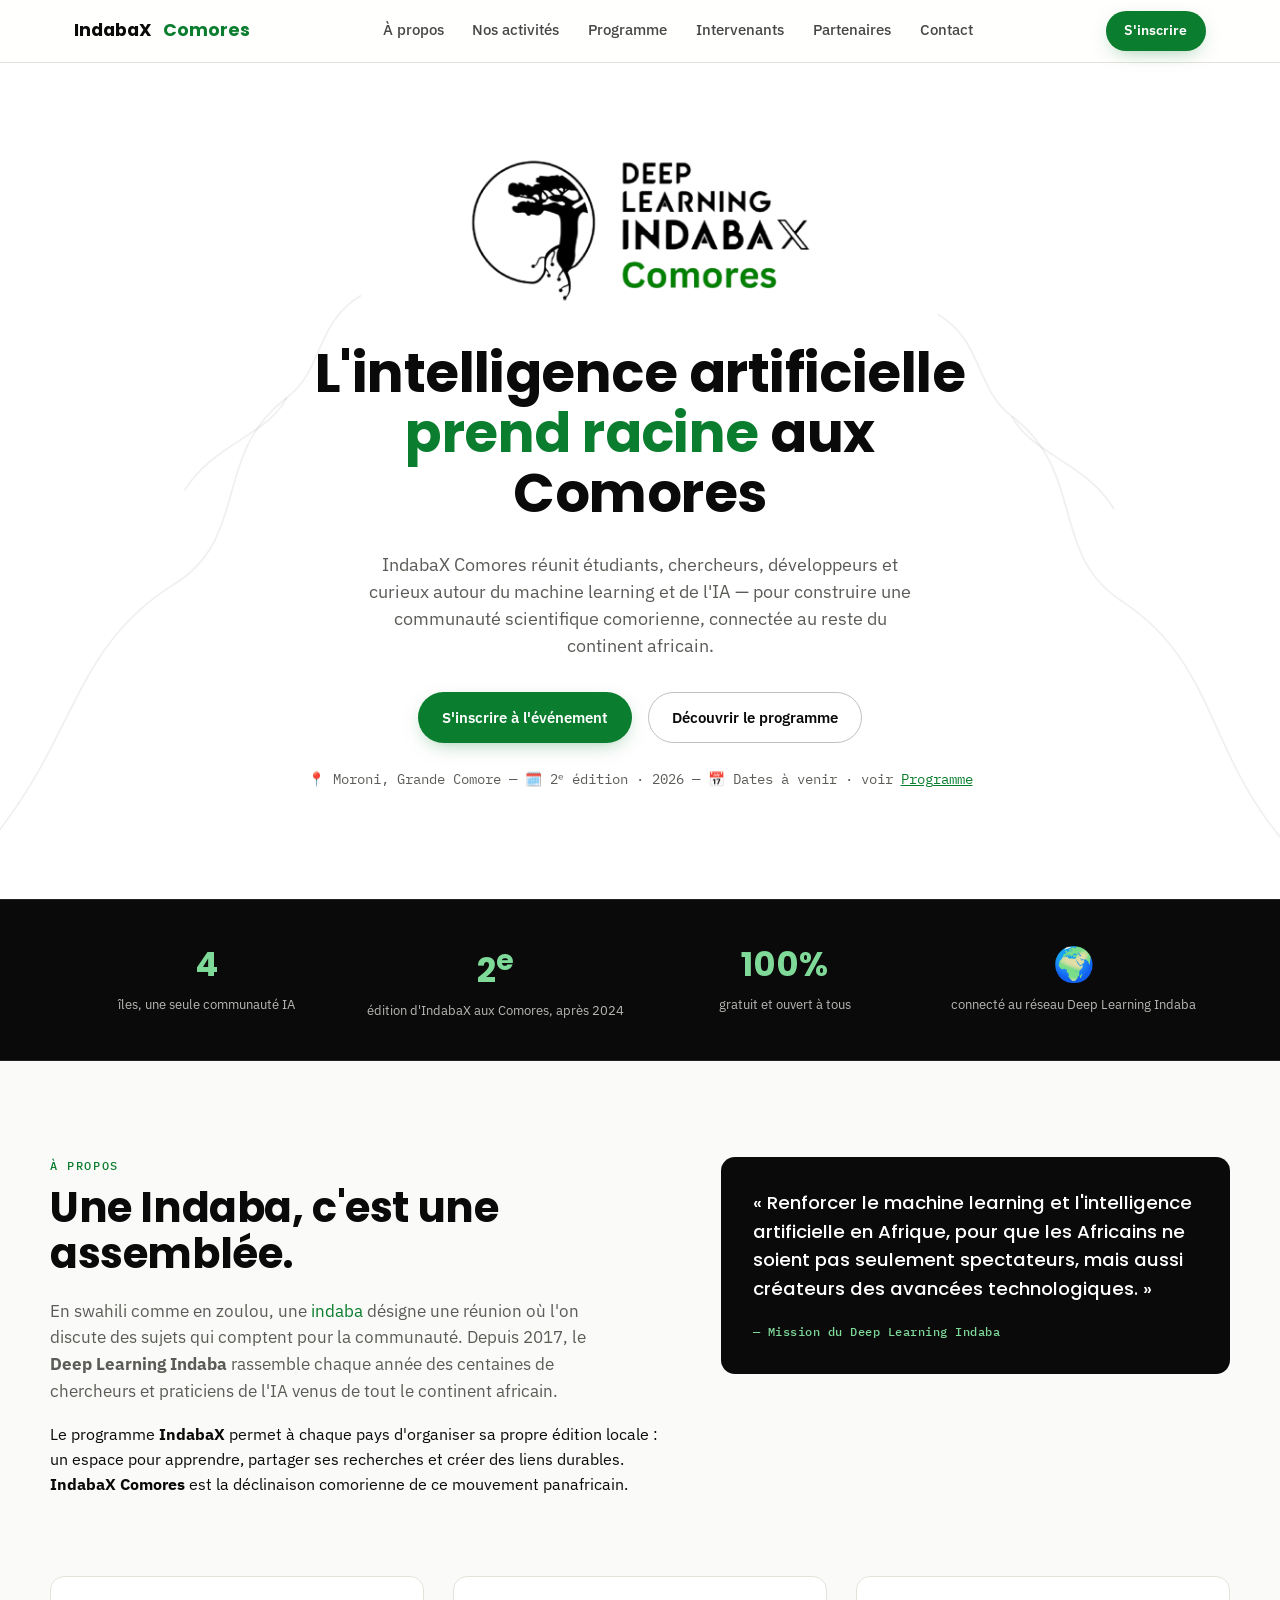
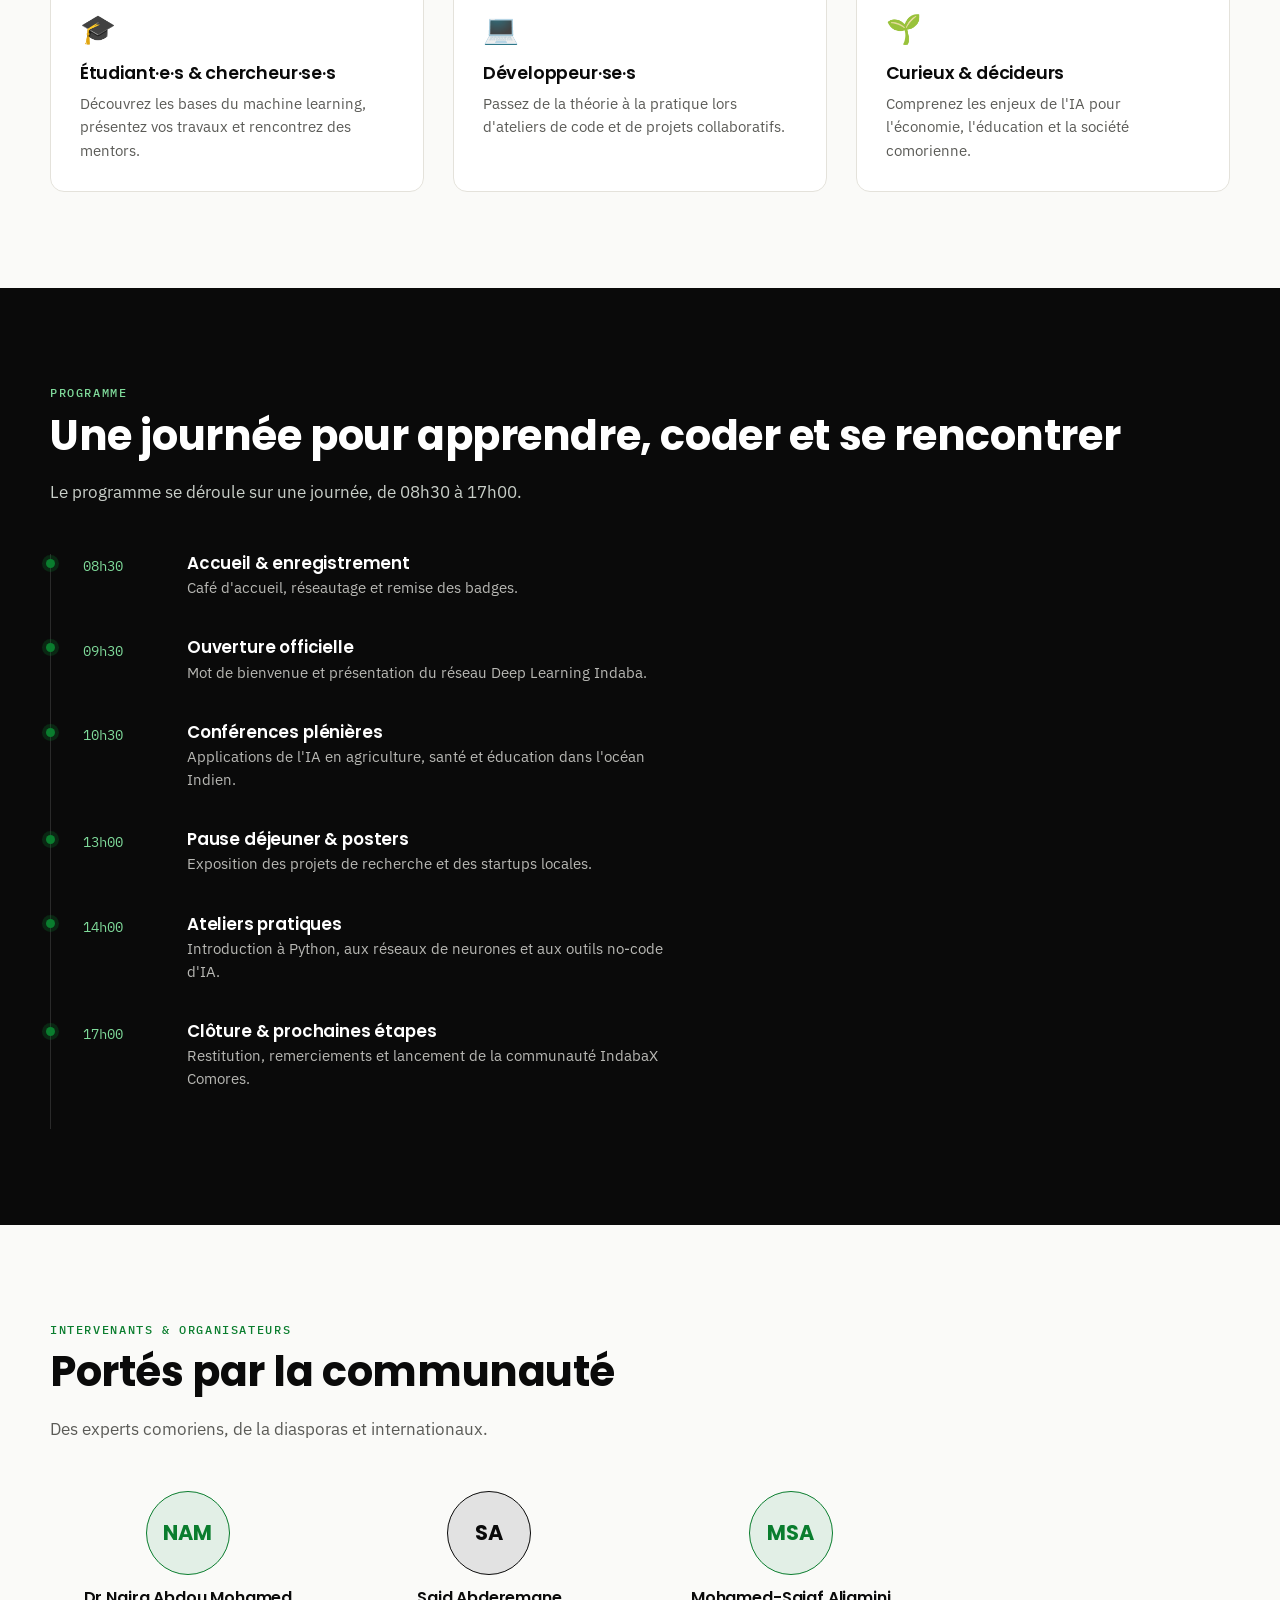
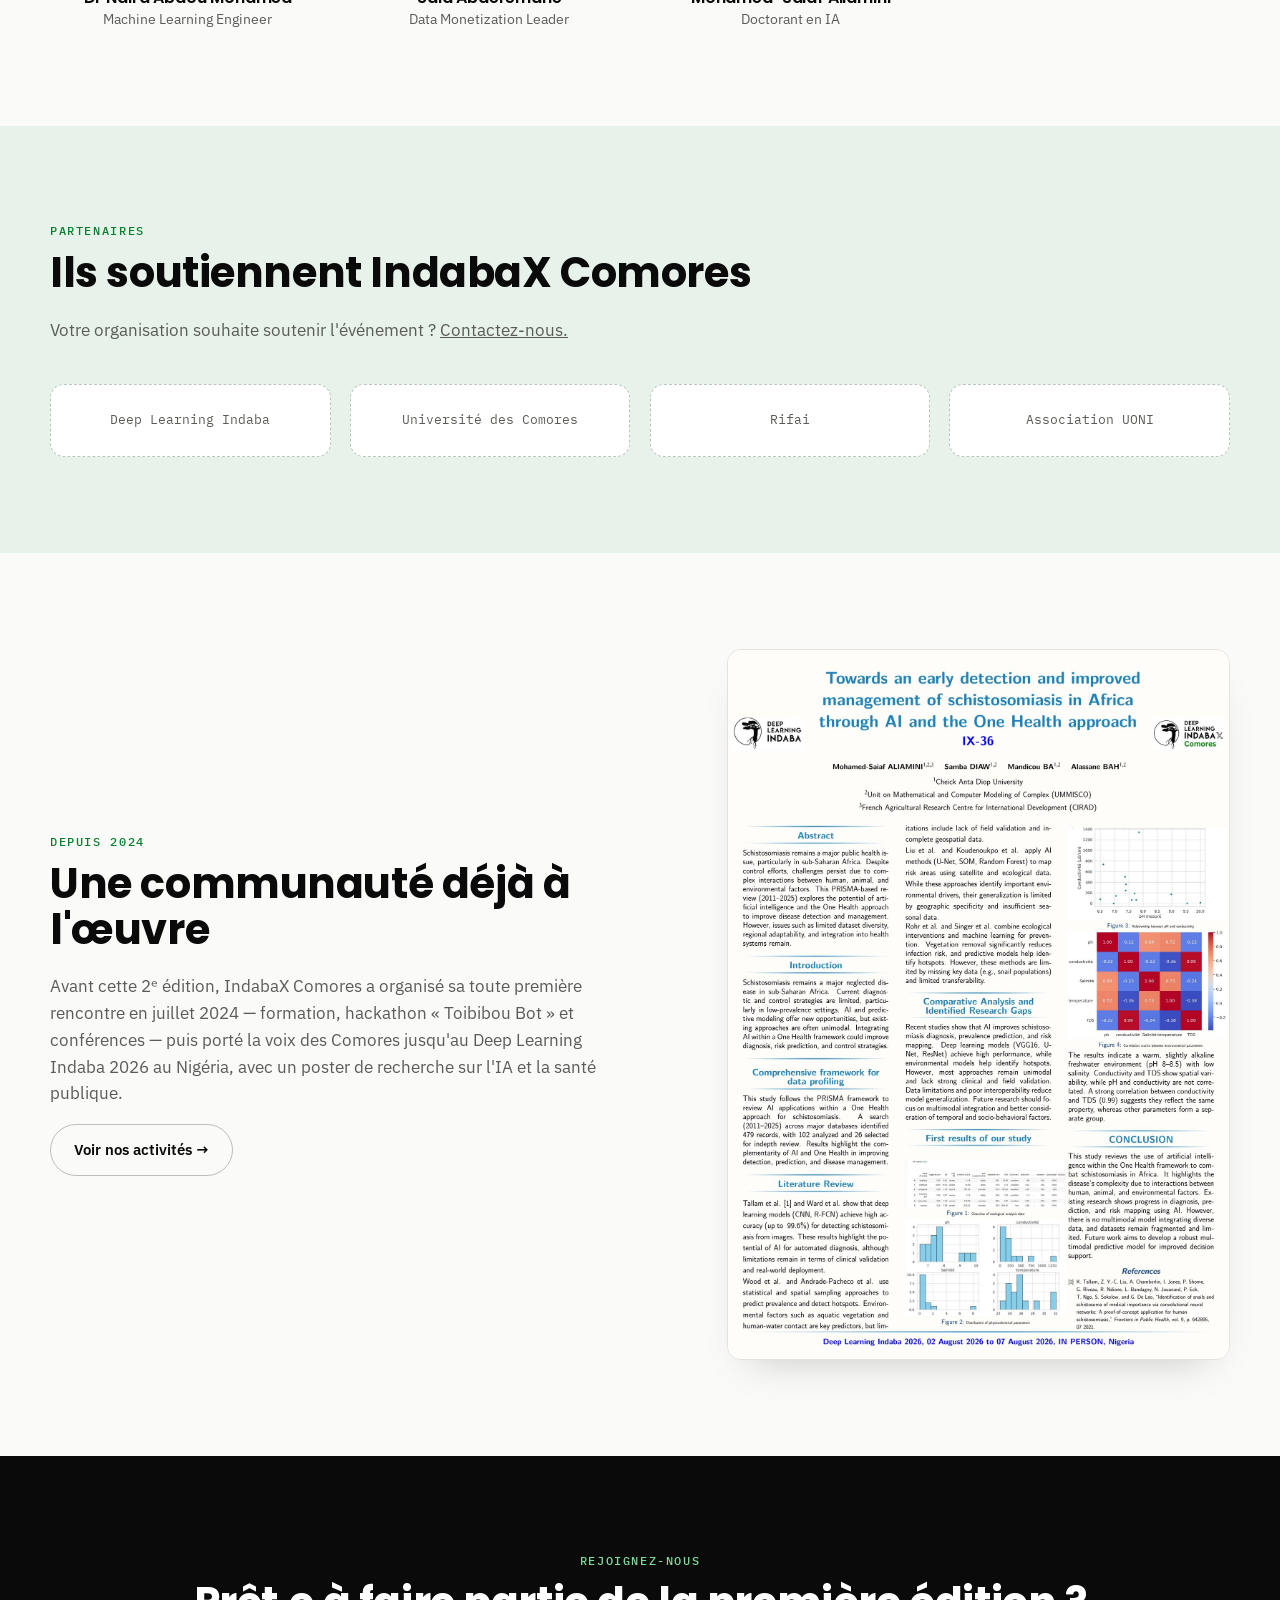
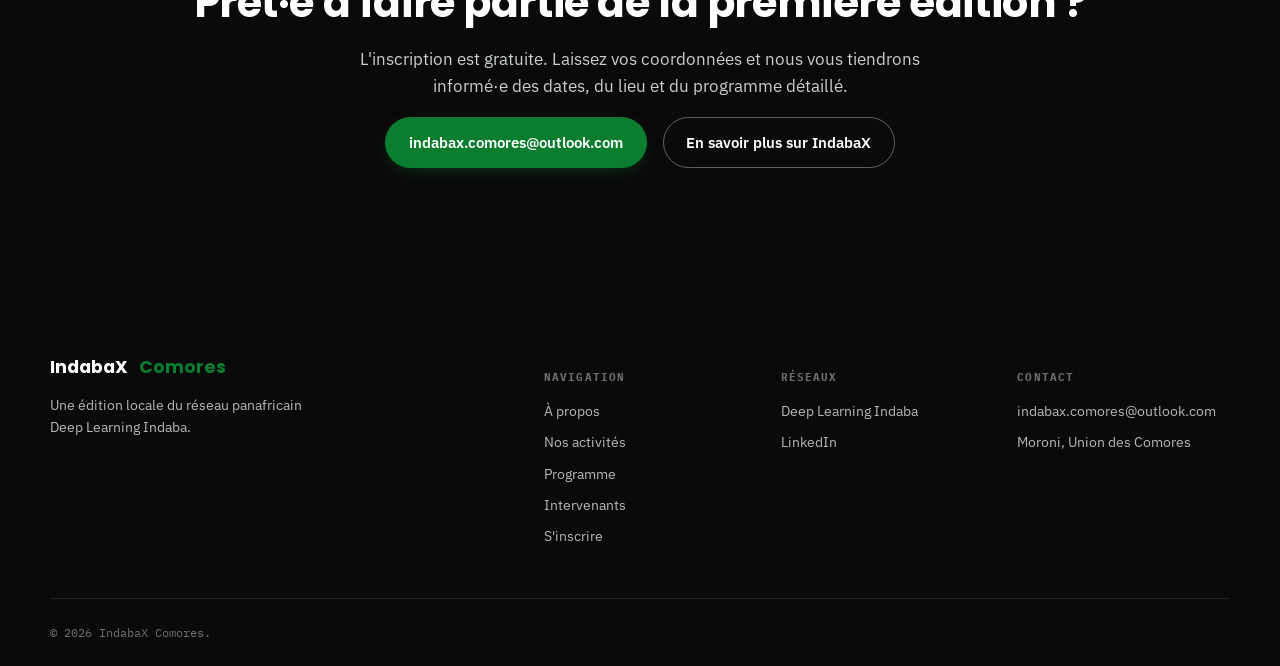
==== index.html @ f2655846 "Add files via upload" ====
<!DOCTYPE html>
<html lang="fr">
<head>
<meta charset="UTF-8">
<meta name="viewport" content="width=device-width, initial-scale=1.0">
<title>IndabaX Comores — L'IA s'enracine aux Comores</title>
<meta name="description" content="IndabaX Comores rassemble étudiants, chercheurs et développeurs autour de l'intelligence artificielle et du machine learning aux Comores, dans le cadre du réseau panafricain Deep Learning Indaba.">

<link rel="preconnect" href="https://fonts.googleapis.com">
<link rel="preconnect" href="https://fonts.gstatic.com" crossorigin>
<link href="https://fonts.googleapis.com/css2?family=Poppins:wght@500;600;700;800&family=IBM+Plex+Sans:wght@400;500;600;700&family=IBM+Plex+Mono:wght@400;500&display=swap" rel="stylesheet">

<link rel="icon" type="image/png" href="assets/favicon.png">
<link rel="stylesheet" href="css/style.css">
</head>
<body>

<a class="skip-link" href="#main">Aller au contenu</a>

<!-- ============ NAVIGATION ============ -->
<header class="nav" id="nav">
  <div class="nav__inner">
    <a href="#top" class="nav__brand">
      <!--<img src="assets/logo-mark.png" alt="" class="nav__mark" width="40" height="45">-->
      IndabaX <em>Comores</em>
    </a>

    <nav class="nav__links" id="navLinks">
      <a href="#apropos">À propos</a>
      <a href="activites.html">Nos activités</a>
      <a href="#programme">Programme</a>
      <a href="#intervenants">Intervenants</a>
      <a href="#partenaires">Partenaires</a>
      <a href="#contact">Contact</a>
    </nav>

    <a href="#inscription" class="btn btn--solid nav__cta">S'inscrire</a>

    <button class="nav__toggle" id="navToggle" aria-expanded="false" aria-controls="navLinks" aria-label="Ouvrir le menu">
      <span></span><span></span><span></span>
    </button>
  </div>
</header>

<main id="main">

  <!-- ============ HERO ============ -->
  <section class="hero" id="top">
    <svg class="hero__roots" viewBox="0 0 1440 900" preserveAspectRatio="xMidYMax slice" aria-hidden="true">
      <path d="M-40 900 C 120 760, 90 640, 220 560 C 300 510, 260 420, 340 360" />
      <path d="M340 360 C 380 330, 370 280, 420 250" />
      <path d="M340 360 C 320 400, 260 410, 230 460" />
      <path d="M1480 900 C 1320 780, 1360 660, 1240 580 C 1160 530, 1200 440, 1120 380" />
      <path d="M1120 380 C 1080 350, 1090 300, 1040 270" />
      <path d="M1120 380 C 1140 420, 1200 430, 1230 480" />
    </svg>

    <div class="hero__content">
      <img src="assets/logo.png" alt="Deep Learning IndabaX Comores" class="hero__logo">

      <h1 class="hero__title">L'intelligence artificielle<br><span>prend racine</span> aux Comores</h1>
      <p class="hero__lede">
        IndabaX Comores réunit étudiants, chercheurs, développeurs et curieux
        autour du machine learning et de l'IA — pour construire une communauté scientifique
        comorienne, connectée au reste du continent africain.
      </p>
      <div class="hero__cta">
        <a href="#inscription" class="btn btn--solid">S'inscrire à l'événement</a>
        <a href="#apropos" class="btn btn--ghost">Découvrir le programme</a>
      </div>
      <p class="hero__meta">📍 Moroni, Grande Comore — 🗓️ 2ᵉ édition · 2026 — 📅 Dates à venir · voir <a href="#programme">Programme</a></p>
    </div>
  </section>

  <!-- ============ BANDEAU CHIFFRES ============ -->
  <section class="stats" aria-label="Chiffres clés">
    <div class="stats__inner">
      <div class="stat">
        <span class="stat__num">4</span>
        <span class="stat__label">îles, une seule communauté IA</span>
      </div>
      <div class="stat">
        <span class="stat__num">2<sup>e</sup></span>
        <span class="stat__label">édition d'IndabaX aux Comores, après 2024</span>
      </div>
      <div class="stat">
        <span class="stat__num">100%</span>
        <span class="stat__label">gratuit et ouvert à tous</span>
      </div>
      <div class="stat">
        <span class="stat__num">🌍</span>
        <span class="stat__label">connecté au réseau Deep Learning Indaba</span>
      </div>
    </div>
  </section>

  <!-- ============ À PROPOS ============ -->
  <section class="section" id="apropos">
    <div class="section__inner grid-2">
      <div>
        <p class="eyebrow">À propos</p>
        <h2>Une Indaba, c'est une assemblée.</h2>
        <p class="lede">
          En swahili comme en zoulou, une <em>indaba</em> désigne une réunion où l'on discute
          des sujets qui comptent pour la communauté. Depuis 2017, le <strong>Deep Learning
          Indaba</strong> rassemble chaque année des centaines de chercheurs et praticiens
          de l'IA venus de tout le continent africain.
        </p>
        <p>
          Le programme <strong>IndabaX</strong> permet à chaque pays d'organiser sa propre
          édition locale : un espace pour apprendre, partager ses recherches et créer des
          liens durables. <strong>IndabaX Comores</strong> est la déclinaison comorienne
          de ce mouvement panafricain.
        </p>
      </div>
      <div class="card card--quote">
        <p>
          « Renforcer le machine learning et l'intelligence artificielle en Afrique,
          pour que les Africains ne soient pas seulement spectateurs, mais aussi
          créateurs des avancées technologiques. »
        </p>
        <span class="card__source">— Mission du Deep Learning Indaba</span>
      </div>
    </div>

    <div class="section__inner grid-3 audience">
      <div class="feature">
        <span class="feature__icon" aria-hidden="true">🎓</span>
        <h3>Étudiant·e·s &amp; chercheur·se·s</h3>
        <p>Découvrez les bases du machine learning, présentez vos travaux et rencontrez des mentors.</p>
      </div>
      <div class="feature">
        <span class="feature__icon" aria-hidden="true">💻</span>
        <h3>Développeur·se·s</h3>
        <p>Passez de la théorie à la pratique lors d'ateliers de code et de projets collaboratifs.</p>
      </div>
      <div class="feature">
        <span class="feature__icon" aria-hidden="true">🌱</span>
        <h3>Curieux &amp; décideurs</h3>
        <p>Comprenez les enjeux de l'IA pour l'économie, l'éducation et la société comorienne.</p>
      </div>
    </div>
  </section>

  <!-- ============ PROGRAMME ============ -->
  <section class="section section--dark" id="programme">
    <div class="section__inner">
      <p class="eyebrow eyebrow--light">Programme</p>
      <h2 class="section__title--light">Une journée pour apprendre, coder et se rencontrer</h2>
      <p class="lede lede--light">
        Le programme se déroule sur une journée, de 08h30 à 17h00.
      </p>

      <ol class="timeline">
        <li class="timeline__item">
          <span class="timeline__time">08h30</span>
          <div>
            <h3>Accueil &amp; enregistrement</h3>
            <p>Café d'accueil, réseautage et remise des badges.</p>
          </div>
        </li>
        <li class="timeline__item">
          <span class="timeline__time">09h30</span>
          <div>
            <h3>Ouverture officielle</h3>
            <p>Mot de bienvenue et présentation du réseau Deep Learning Indaba.</p>
          </div>
        </li>
        <li class="timeline__item">
          <span class="timeline__time">10h30</span>
          <div>
            <h3>Conférences plénières</h3>
            <p>Applications de l'IA en agriculture, santé et éducation dans l'océan Indien.</p>
          </div>
        </li>
        <li class="timeline__item">
          <span class="timeline__time">13h00</span>
          <div>
            <h3>Pause déjeuner &amp; posters</h3>
            <p>Exposition des projets de recherche et des startups locales.</p>
          </div>
        </li>
        <li class="timeline__item">
          <span class="timeline__time">14h00</span>
          <div>
            <h3>Ateliers pratiques</h3>
            <p>Introduction à Python, aux réseaux de neurones et aux outils no-code d'IA.</p>
          </div>
        </li>
        <li class="timeline__item">
          <span class="timeline__time">17h00</span>
          <div>
            <h3>Clôture &amp; prochaines étapes</h3>
            <p>Restitution, remerciements et lancement de la communauté IndabaX Comores.</p>
          </div>
        </li>
      </ol>
    </div>
  </section>

  <!-- ============ INTERVENANTS ============ -->
  <section class="section" id="intervenants">
    <div class="section__inner">
      <p class="eyebrow">Intervenants &amp; organisateurs</p>
      <h2>Portés par la communauté</h2>
      <p class="lede">
        Des experts comoriens, de la diasporas et internationaux.
      </p>

      <div class="people">
        <div class="person">
          <span class="person__avatar" style="--c:#0A7D2E">NAM</span>
          <h3>Dr Naira Abdou Mohamed</h3>
          <p>Machine Learning Engineer</p>
        </div>
        <div class="person">
          <span class="person__avatar" style="--c:#0A0A0A">SA</span>
          <h3>Said Abderemane</h3>
          <p>Data Monetization Leader</p>
        </div>
        <div class="person">
          <span class="person__avatar" style="--c:#0A7D2E">MSA</span>
          <h3>Mohamed-Saiaf Aliamini</h3>
          <p>Doctorant en IA</p>
        </div>
      <!--
        <div class="person">
          <span class="person__avatar" style="--c:#0A0A0A">NB</span>
          <h3>À confirmer</h3>
          <p>Partenariats</p>
        </div>
      -->
      </div>
    </div>
  </section>

  <!-- ============ PARTENAIRES ============ -->
  <section class="section section--sand" id="partenaires">
    <div class="section__inner">
      <p class="eyebrow">Partenaires</p>
      <h2>Ils soutiennent IndabaX Comores</h2>
      <p class="lede">
        Votre organisation souhaite soutenir l'événement ? <a href="#contact">Contactez-nous.</a>
      </p>
      <div class="partners">
        <div class="partner">Deep Learning Indaba</div>
        <div class="partner">Université des Comores</div>
        <div class="partner">Rifai</div>
        <div class="partner">Association UONI</div>
      </div>
    </div>
  </section>

  <!-- ============ TEASER ACTIVITÉS ============ -->
  <section class="section">
    <div class="section__inner">
      <div class="history-teaser">
        <div>
          <p class="eyebrow">Depuis 2024</p>
          <h2>Une communauté déjà à l'œuvre</h2>
          <p class="lede">
            Avant cette 2ᵉ édition, IndabaX Comores a organisé sa toute première rencontre
            en juillet 2024 — formation, hackathon « Toibibou Bot » et conférences — puis
            porté la voix des Comores jusqu'au Deep Learning Indaba 2026 au Nigéria, avec
            un poster de recherche sur l'IA et la santé publique.
          </p>
          <a href="activites.html" class="btn btn--ghost">Voir nos activités →</a>
        </div>
        <img src="assets/poster-2026.jpg" alt="Poster de recherche IndabaX Comores présenté au Deep Learning Indaba 2026" class="history-teaser__img">
      </div>
    </div>
  </section>

  <!-- ============ INSCRIPTION / CONTACT ============ -->
  <section class="section section--cta" id="inscription">
    <div class="section__inner cta">
      <p class="eyebrow eyebrow--light">Rejoignez-nous</p>
      <h2 class="section__title--light">Prêt·e à faire partie de la première édition ?</h2>
      <p class="lede lede--light">
        L'inscription est gratuite. Laissez vos coordonnées et nous vous tiendrons
        informé·e des dates, du lieu et du programme détaillé.
      </p>
      <div class="hero__cta">
        <a href="mailto:indabax.comores@outlook.com" class="btn btn--solid">indabax.comores@outlook.com</a>
        <a href="https://deeplearningindaba.com/2025/indabax/" target="_blank" rel="noopener" class="btn btn--ghost btn--ghost-light">En savoir plus sur IndabaX</a>
      </div>
    </div>
  </section>

</main>

<!-- ============ FOOTER ============ -->
<footer class="footer" id="contact">
  <div class="footer__inner">
    <div>
      <a href="#top" class="nav__brand nav__brand--footer">
        <!--<img src="assets/logo-mark.png" alt="" class="nav__mark nav__mark--footer" width="36" height="41">-->
        IndabaX <em>Comores</em>
      </a>
      <p>Une édition locale du réseau panafricain Deep Learning Indaba.</p>
    </div>
    <div class="footer__links">
      <div>
        <h4>Navigation</h4>
        <a href="#apropos">À propos</a>
        <a href="activites.html">Nos activités</a>
        <a href="#programme">Programme</a>
        <a href="#intervenants">Intervenants</a>
        <a href="#inscription">S'inscrire</a>
      </div>
      <div>
        <h4>Réseaux</h4>
        <a href="https://deeplearningindaba.com" target="_blank" rel="noopener">Deep Learning Indaba</a>
        <a href="https://www.linkedin.com/company/103658020" target="_blank" rel="noopener">LinkedIn</a>
      </div>
      <div>
        <h4>Contact</h4>
        <a href="mailto:indabax.comores@outlook.com">indabax.comores@outlook.com</a>
        <span>Moroni, Union des Comores</span>
      </div>
    </div>
  </div>
  <div class="footer__bottom">
    <span>© <span id="year"></span> IndabaX Comores.</span>
  </div>
</footer>

<script src="js/script.js"></script>
</body>
</html>
---- css/style.css ----
/* =====================================================
   IndabaX Comores — Design tokens
   Identité alignée sur le logo officiel Deep Learning IndabaX :
   noir, blanc, vert — signature graphique : l'arbre-racine
   Display : Poppins / Corps : IBM Plex Sans / Data : IBM Plex Mono
===================================================== */

:root{
  --black:      #0A0A0A;
  --black-soft: #171717;
  --green:      #0A7D2E;
  --green-deep: #06611F;
  --green-tint: #E7F3EA;
  --white:      #FFFFFF;
  --paper:      #FAFAF8;
  --line:       #E4E2DB;
  --grey:       #5B5B57;

  --font-display: "Poppins", "Segoe UI", sans-serif;
  --font-body: "IBM Plex Sans", -apple-system, sans-serif;
  --font-mono: "IBM Plex Mono", monospace;

  --radius: 14px;
  --container: 1180px;
}

*{box-sizing:border-box;}
html{scroll-behavior:smooth;}
body{
  margin:0;
  font-family:var(--font-body);
  color:var(--black);
  background:var(--paper);
  -webkit-font-smoothing:antialiased;
  line-height:1.55;
}
h1,h2,h3{
  font-family:var(--font-display);
  font-weight:700;
  line-height:1.1;
  margin:0 0 .5em;
  letter-spacing:-0.01em;
}
h2{font-size:clamp(1.8rem,3.4vw,2.6rem);}
h3{font-size:1.1rem; font-weight:600;}
p{margin:0 0 1em;}
a{color:inherit;}
em{font-style:normal; color:var(--green);}
img{max-width:100%; display:block;}
code{font-family:var(--font-mono); background:rgba(10,10,10,.06); padding:.1em .4em; border-radius:4px; font-size:.9em;}

.skip-link{
  position:absolute; left:-999px; top:0; background:var(--green); color:var(--white);
  padding:.6em 1em; z-index:200; border-radius:0 0 8px 0;
}
.skip-link:focus{left:0;}

.eyebrow{
  font-family:var(--font-mono);
  text-transform:uppercase;
  letter-spacing:.14em;
  font-size:.72rem;
  color:var(--green);
  font-weight:500;
  margin:0 0 .9em;
}
.eyebrow--light{color:#7FDA9A;}

.lede{font-size:1.08rem; color:var(--grey); max-width:56ch;}
.lede--light{color:#C9CFC9;}

/* =============== BUTTONS =============== */
.btn{
  display:inline-flex; align-items:center; gap:.5em;
  padding:.85em 1.5em;
  border-radius:999px;
  font-weight:600;
  font-size:.95rem;
  text-decoration:none;
  transition:transform .18s ease, box-shadow .18s ease, background .18s ease;
  border:1.5px solid transparent;
}
.btn--solid{
  background:var(--green);
  color:var(--white);
  box-shadow:0 6px 20px -8px rgba(10,125,46,.5);
}
.btn--solid:hover{background:var(--green-deep); transform:translateY(-2px); box-shadow:0 10px 24px -8px rgba(10,125,46,.6);}
.btn--ghost{
  background:transparent;
  border-color:rgba(10,10,10,.25);
  color:var(--black);
}
.btn--ghost:hover{border-color:var(--black); transform:translateY(-2px);}
.btn--ghost-light{border-color:rgba(255,255,255,.35); color:var(--white);}
.btn--ghost-light:hover{border-color:#fff;}

/* =============== NAV =============== */
.nav{
  position:sticky; top:0; z-index:100;
  background:rgba(255,255,255,.86);
  backdrop-filter:blur(10px);
  border-bottom:1px solid var(--line);
}
.nav__inner{
  max-width:var(--container); margin:0 auto;
  display:flex; align-items:center; justify-content:space-between;
  padding:.7rem 1.5rem;
}
.nav__brand{
  font-family:var(--font-display);
  font-weight:700;
  font-size:1.1rem;
  color:var(--black);
  text-decoration:none;
  display:flex; align-items:center; gap:.6em;
}
.nav__brand em{color:var(--green);}
.nav__mark{width:38px; height:auto;}
.nav__links{display:flex; gap:1.8rem;}
.nav__links a{
  color:var(--black); text-decoration:none; font-size:.92rem; font-weight:500;
  opacity:.75;
  transition:opacity .15s ease, color .15s ease;
}
.nav__links a:hover{opacity:1; color:var(--green);}
.nav__cta{padding:.6em 1.3em; font-size:.85rem;}
.nav__toggle{
  display:none; background:none; border:0; flex-direction:column; gap:5px; cursor:pointer; padding:6px;
}
.nav__toggle span{width:22px; height:2px; background:var(--black); border-radius:2px;}

/* =============== HERO =============== */
.hero{
  position:relative;
  overflow:hidden;
  background:var(--white);
  padding-top:2rem;
}
.hero__roots{
  position:absolute; inset:0; width:100%; height:100%;
  z-index:0; pointer-events:none;
}
.hero__roots path{
  fill:none; stroke:var(--black); stroke-width:2; opacity:.06;
}

.hero__content{
  position:relative; z-index:1;
  max-width:760px;
  margin:0 auto;
  padding:3.5rem 1.5rem 6rem;
  text-align:center;
}
.hero__logo{
  width:min(360px,80vw);
  margin:0 auto 2.2rem;
}
.hero__title{
  font-size:clamp(2.1rem,4.8vw,3.4rem);
  max-width:20ch;
  margin-left:auto; margin-right:auto;
}
.hero__title span{color:var(--green);}
.hero__lede{
  color:var(--grey);
  font-size:1.1rem;
  max-width:52ch;
  margin:0 auto 2rem;
}
.hero__cta{display:flex; flex-wrap:wrap; gap:1rem; margin-bottom:1.6rem; justify-content:center;}
.hero__meta{
  font-family:var(--font-mono);
  font-size:.85rem;
  color:var(--grey);
}
.hero__meta a{color:var(--green); text-decoration:underline;}

/* =============== STATS BAND =============== */
.stats{background:var(--black); border-top:1px solid #222; border-bottom:1px solid #222;}
.stats__inner{
  max-width:var(--container); margin:0 auto;
  padding:2.4rem 1.5rem;
  display:grid; grid-template-columns:repeat(4,1fr); gap:1.5rem;
}
.stat{text-align:center;}
.stat__num{
  display:block; font-family:var(--font-display); font-size:2.1rem; color:#7FDA9A; font-weight:700;
}
.stat__label{font-size:.82rem; color:#B8B8B4;}

/* =============== SECTIONS =============== */
.section{padding:6rem 1.5rem;}
.section__inner{max-width:var(--container); margin:0 auto;}
.section--dark{background:var(--black); color:var(--white);}
.section--dark h2, .section--dark h3{color:var(--white);}
.section--sand{background:var(--green-tint);}
.section--cta{background:var(--black); text-align:center;}
.section--cta .hero__cta{justify-content:center;}
.section--cta .lede{margin-left:auto; margin-right:auto;}
.section__title--light{color:var(--white);}

.grid-2{display:grid; grid-template-columns:1.1fr .9fr; gap:3rem; align-items:start;}
.grid-3{display:grid; grid-template-columns:repeat(3,1fr); gap:1.8rem;}
.audience{margin-top:4rem;}

.card{
  background:#fff; border:1px solid var(--line);
  border-radius:var(--radius); padding:2rem;
}
.card--quote{
  background:var(--black); color:var(--white);
  font-family:var(--font-display); font-weight:500; font-size:1.15rem;
  border:none;
}
.card__source{
  display:block; margin-top:1.2rem; font-family:var(--font-mono);
  font-size:.78rem; color:#7FDA9A; letter-spacing:.04em;
}

.feature{
  padding:1.8rem; border-radius:var(--radius); background:#fff;
  border:1px solid var(--line);
}
.feature__icon{font-size:1.8rem; display:block; margin-bottom:.8rem;}
.feature p{color:var(--grey); font-size:.95rem; margin:0;}

/* =============== TIMELINE =============== */
.timeline{
  list-style:none; margin:3rem 0 0; padding:0;
  border-left:1px solid #2A2A2A;
  max-width:64ch;
}
.timeline__item{
  position:relative; padding:0 0 2.4rem 2rem;
  display:grid; grid-template-columns:5.5rem 1fr; gap:1rem;
}
.timeline__item::before{
  content:""; position:absolute; left:-5px; top:.3rem;
  width:9px; height:9px; border-radius:50%; background:var(--green);
  box-shadow:0 0 0 4px rgba(10,125,46,.25);
}
.timeline__time{
  font-family:var(--font-mono); color:#7FDA9A; font-size:.85rem; padding-top:.15rem;
}
.timeline__item h3{color:var(--white); margin-bottom:.3rem; font-size:1.05rem;}
.timeline__item p{color:#B8B8B4; font-size:.92rem; margin:0;}

/* =============== PEOPLE =============== */
.people{
  margin-top:3rem;
  display:grid; grid-template-columns:repeat(4,1fr); gap:1.6rem;
}
.person{text-align:center;}
.person__avatar{
  --c:#0A7D2E;
  display:flex; align-items:center; justify-content:center;
  width:84px; height:84px; margin:0 auto .9rem;
  border-radius:50%;
  background:color-mix(in srgb, var(--c) 12%, white);
  color:var(--c);
  font-family:var(--font-display); font-weight:700; font-size:1.3rem;
  border:1.5px solid var(--c);
}
.person h3{margin-bottom:.15rem; font-size:1rem;}
.person p{color:var(--grey); font-size:.85rem; margin:0;}

/* =============== PARTNERS =============== */
.partners{
  margin-top:2.5rem;
  display:grid; grid-template-columns:repeat(4,1fr); gap:1.2rem;
}
.partner{
  background:#fff; border:1px dashed #B9C7BC;
  border-radius:var(--radius);
  padding:1.6rem 1rem;
  text-align:center;
  font-family:var(--font-mono);
  font-size:.82rem;
  color:var(--grey);
}

/* =============== PAGE HEADER (sous-pages) =============== */
.page-header{
  background:var(--black); color:var(--white);
  padding:5.5rem 1.5rem 4rem;
}
.page-header__inner{max-width:760px; margin:0 auto; text-align:center;}
.page-header h1{color:var(--white); font-size:clamp(2rem,4.4vw,3rem);}
.page-header .lede{color:#C9CFC9; margin:0 auto;}

/* =============== ACTIVITÉS 2024 / 2026 =============== */
.activity-grid{margin-top:2.5rem;}
.history-quote{margin-top:3rem; max-width:64ch;}
.history-note{
  max-width:64ch; color:var(--grey); font-size:.95rem;
  border-left:3px solid var(--green); padding-left:1.2rem; margin-top:2rem;
}
.source-links{
  margin-top:2.5rem; display:flex; flex-direction:column; gap:.6rem;
}
.source-links a{
  font-family:var(--font-mono); font-size:.82rem; color:var(--green);
  text-decoration:none; border-bottom:1px solid transparent;
}
.source-links a:hover{border-color:var(--green);}

.poster-block{
  margin-top:3rem;
  display:grid; grid-template-columns:.85fr 1.15fr; gap:2.5rem;
  align-items:start;
  background:var(--black-soft);
  border:1px solid #222;
  border-radius:var(--radius);
  padding:1.8rem;
}
.poster-block__img{
  border-radius:8px;
  border:1px solid #2A2A2A;
}
.poster-block__tag{
  display:inline-block; font-family:var(--font-mono); font-size:.72rem;
  color:#7FDA9A; letter-spacing:.08em; margin-bottom:.8rem;
}
.poster-block__info h3{color:var(--white); font-size:1.25rem; margin-bottom:.8rem;}
.poster-block__info p{color:#C9CFC9; font-size:.95rem;}
.poster-block__authors{
  font-family:var(--font-mono); font-size:.78rem; color:#8F958F; margin-bottom:1.4rem;
}
@media (max-width:760px){
  .poster-block{grid-template-columns:1fr;}
}

/* =============== HISTORY TEASER =============== */
.history-teaser{
  display:grid; grid-template-columns:1fr .8fr; gap:3rem; align-items:center;
}
.history-teaser__img{
  border-radius:var(--radius);
  border:1px solid var(--line);
  box-shadow:0 20px 40px -24px rgba(10,10,10,.25);
}
@media (max-width:900px){
  .history-teaser{grid-template-columns:1fr;}
  .history-teaser__img{order:-1;}
}

/* =============== FOOTER =============== */
.footer{background:var(--black); color:#B8B8B4; padding:4rem 1.5rem 1.5rem;}
.footer__inner{
  max-width:var(--container); margin:0 auto;
  display:grid; grid-template-columns:1.3fr 2fr; gap:3rem;
  padding-bottom:2.5rem; border-bottom:1px solid #222;
}
.nav__brand--footer{color:var(--white); margin-bottom:.8rem;}
.nav__mark--footer{width:34px;}
.footer__inner > div:first-child p{max-width:34ch; font-size:.9rem;}
.footer__links{display:grid; grid-template-columns:repeat(3,1fr); gap:1.5rem;}
.footer__links h4{
  font-family:var(--font-mono); text-transform:uppercase; font-size:.7rem;
  letter-spacing:.1em; color:#6F6F6B; margin-bottom:.9rem;
}
.footer__links a, .footer__links span{
  display:block; text-decoration:none; color:#B8B8B4; font-size:.88rem; margin-bottom:.6rem;
}
.footer__links a:hover{color:#7FDA9A;}
.footer__bottom{
  max-width:var(--container); margin:0 auto;
  padding-top:1.5rem; font-size:.78rem; color:#6F6F6B;
  font-family:var(--font-mono);
}

/* =============== RESPONSIVE =============== */
@media (max-width:900px){
  .grid-2{grid-template-columns:1fr;}
  .grid-3{grid-template-columns:1fr;}
  .stats__inner{grid-template-columns:repeat(2,1fr);}
  .people{grid-template-columns:repeat(2,1fr);}
  .partners{grid-template-columns:repeat(2,1fr);}
  .footer__inner{grid-template-columns:1fr;}
  .footer__links{grid-template-columns:1fr 1fr;}
}
@media (max-width:760px){
  .nav__links, .nav__cta{display:none;}
  .nav__toggle{display:flex;}
  .nav.is-open .nav__links{
    display:flex; flex-direction:column; position:absolute; top:100%; left:0; right:0;
    background:var(--white); padding:1.5rem; gap:1.2rem; border-bottom:1px solid var(--line);
  }
  .nav.is-open .nav__cta{display:inline-flex; margin:0 1.5rem 1.5rem;}
}

@media (prefers-reduced-motion: reduce){
  html{scroll-behavior:auto;}
  *{animation-duration:.001ms !important; transition-duration:.001ms !important;}
}
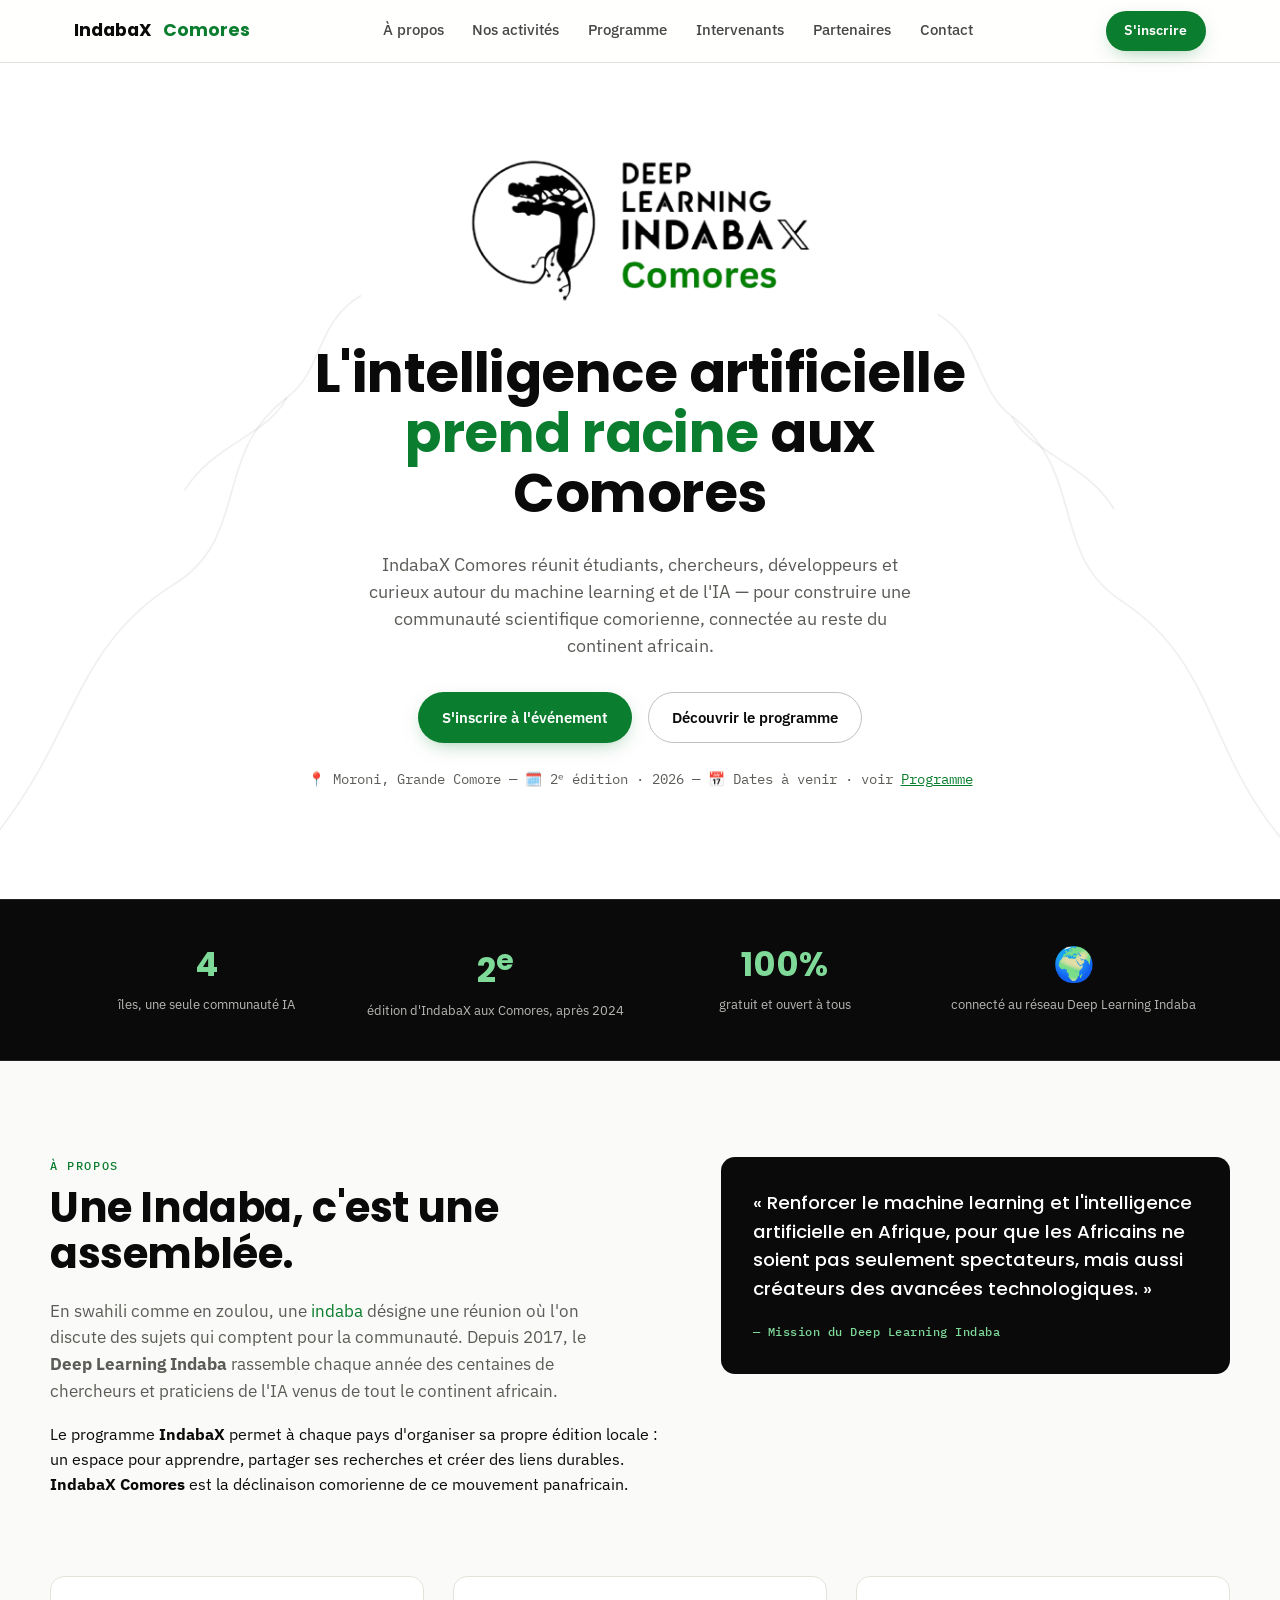
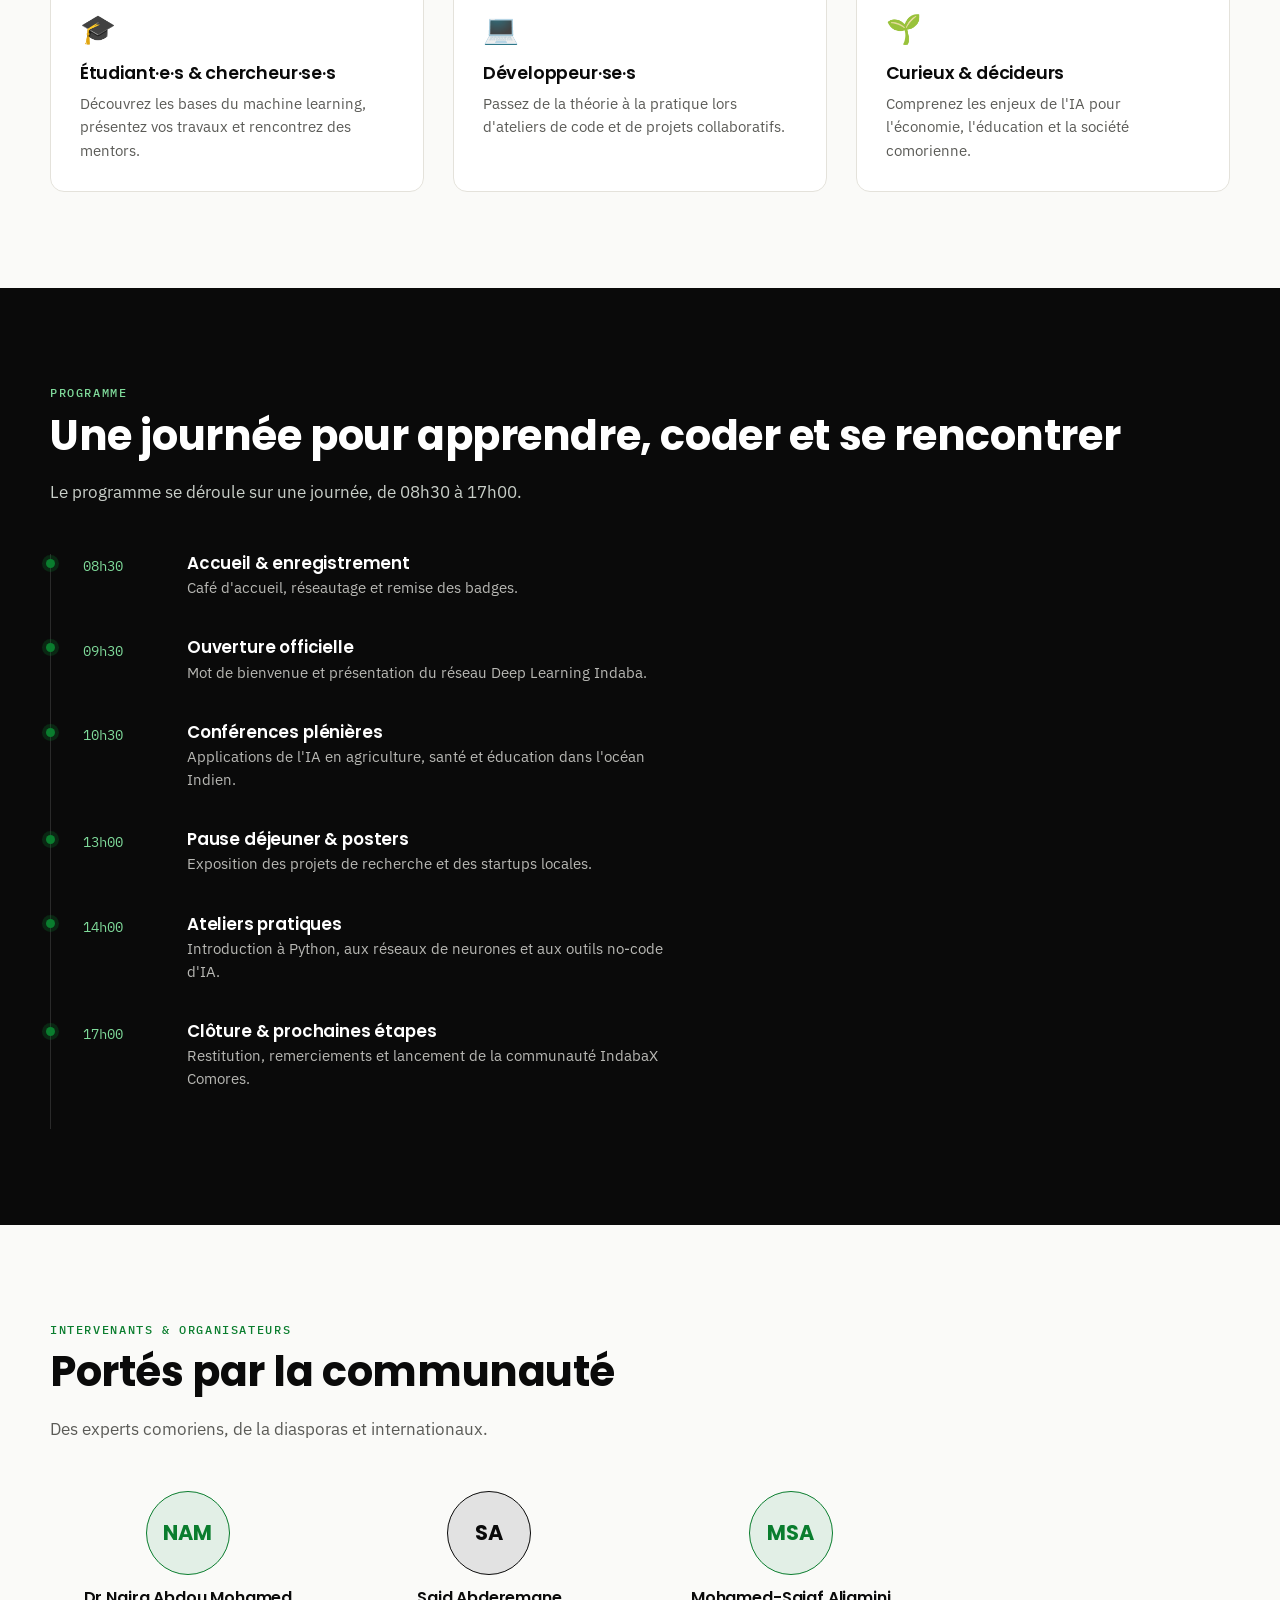
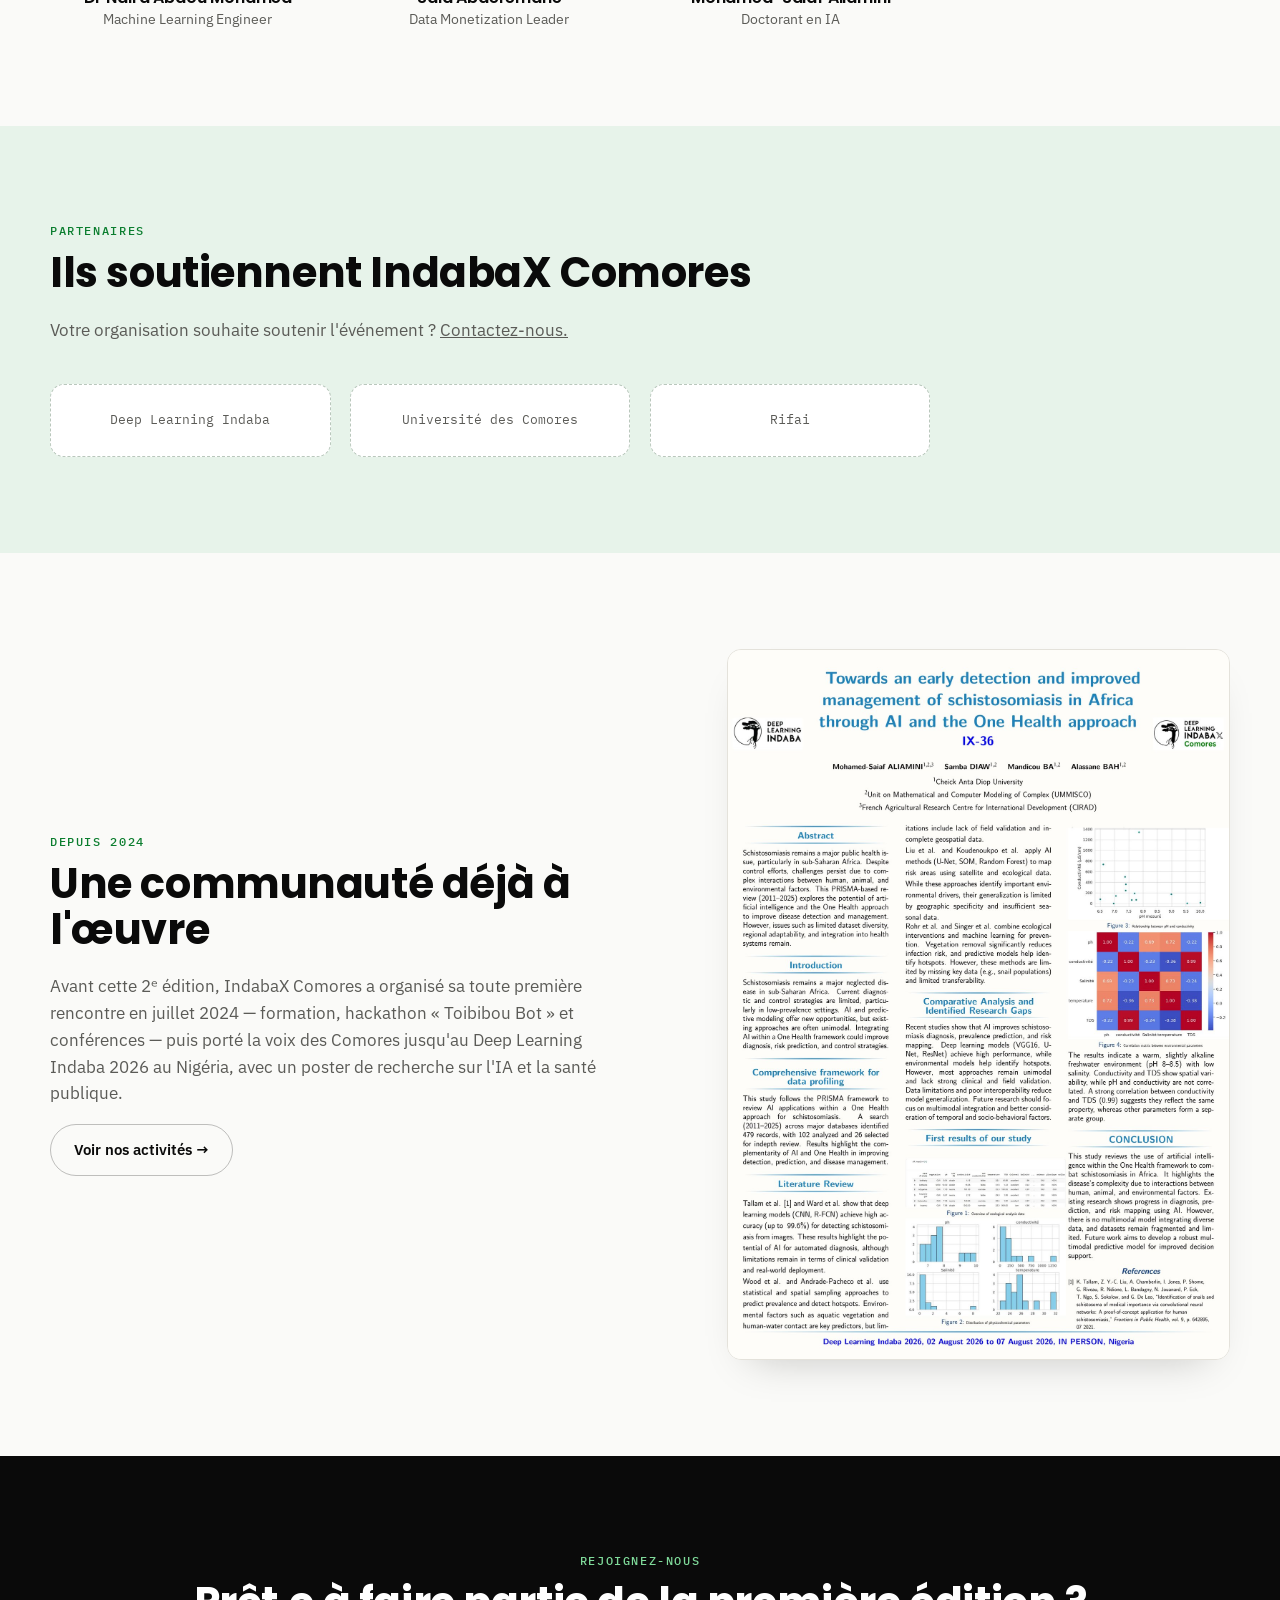
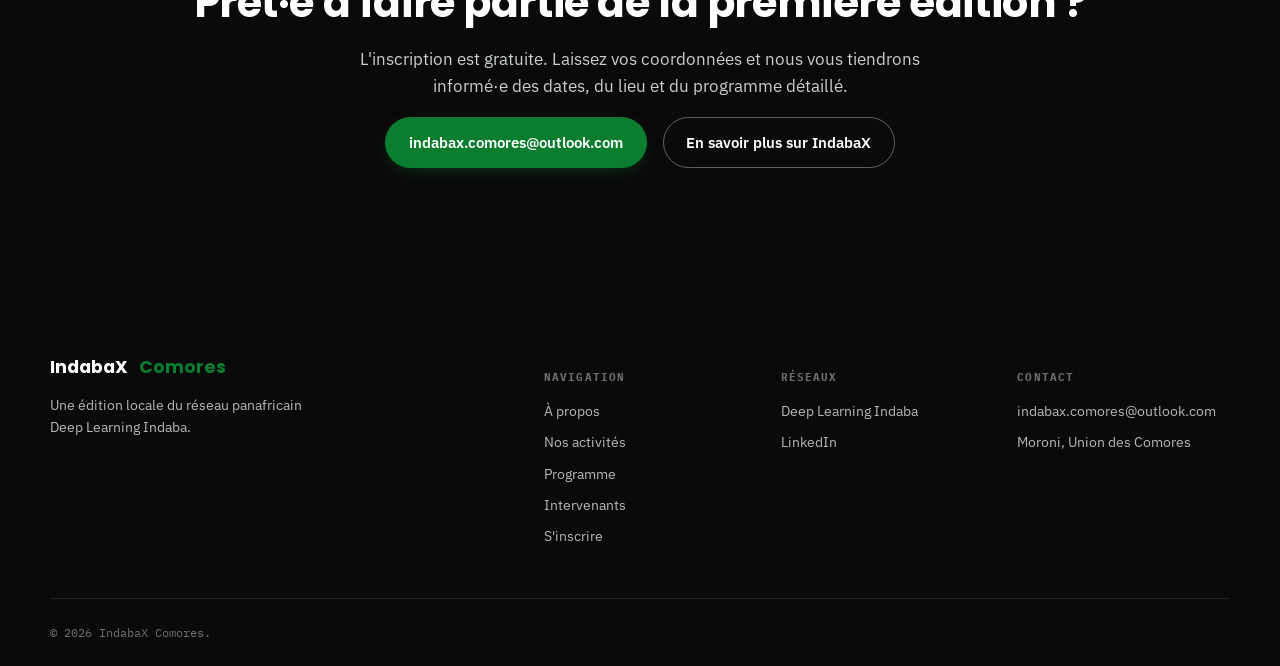
==== commit 71c131c8: "Comment out Association UONI partner entry Comment out the Association UONI partner entry in index.h" ====
--- a/index.html
+++ b/index.html
@@ -246,7 +246,7 @@
         <div class="partner">Deep Learning Indaba</div>
         <div class="partner">Université des Comores</div>
         <div class="partner">Rifai</div>
-        <div class="partner">Association UONI</div>
+        <!--<div class="partner">Association UONI</div>-->
       </div>
     </div>
   </section>
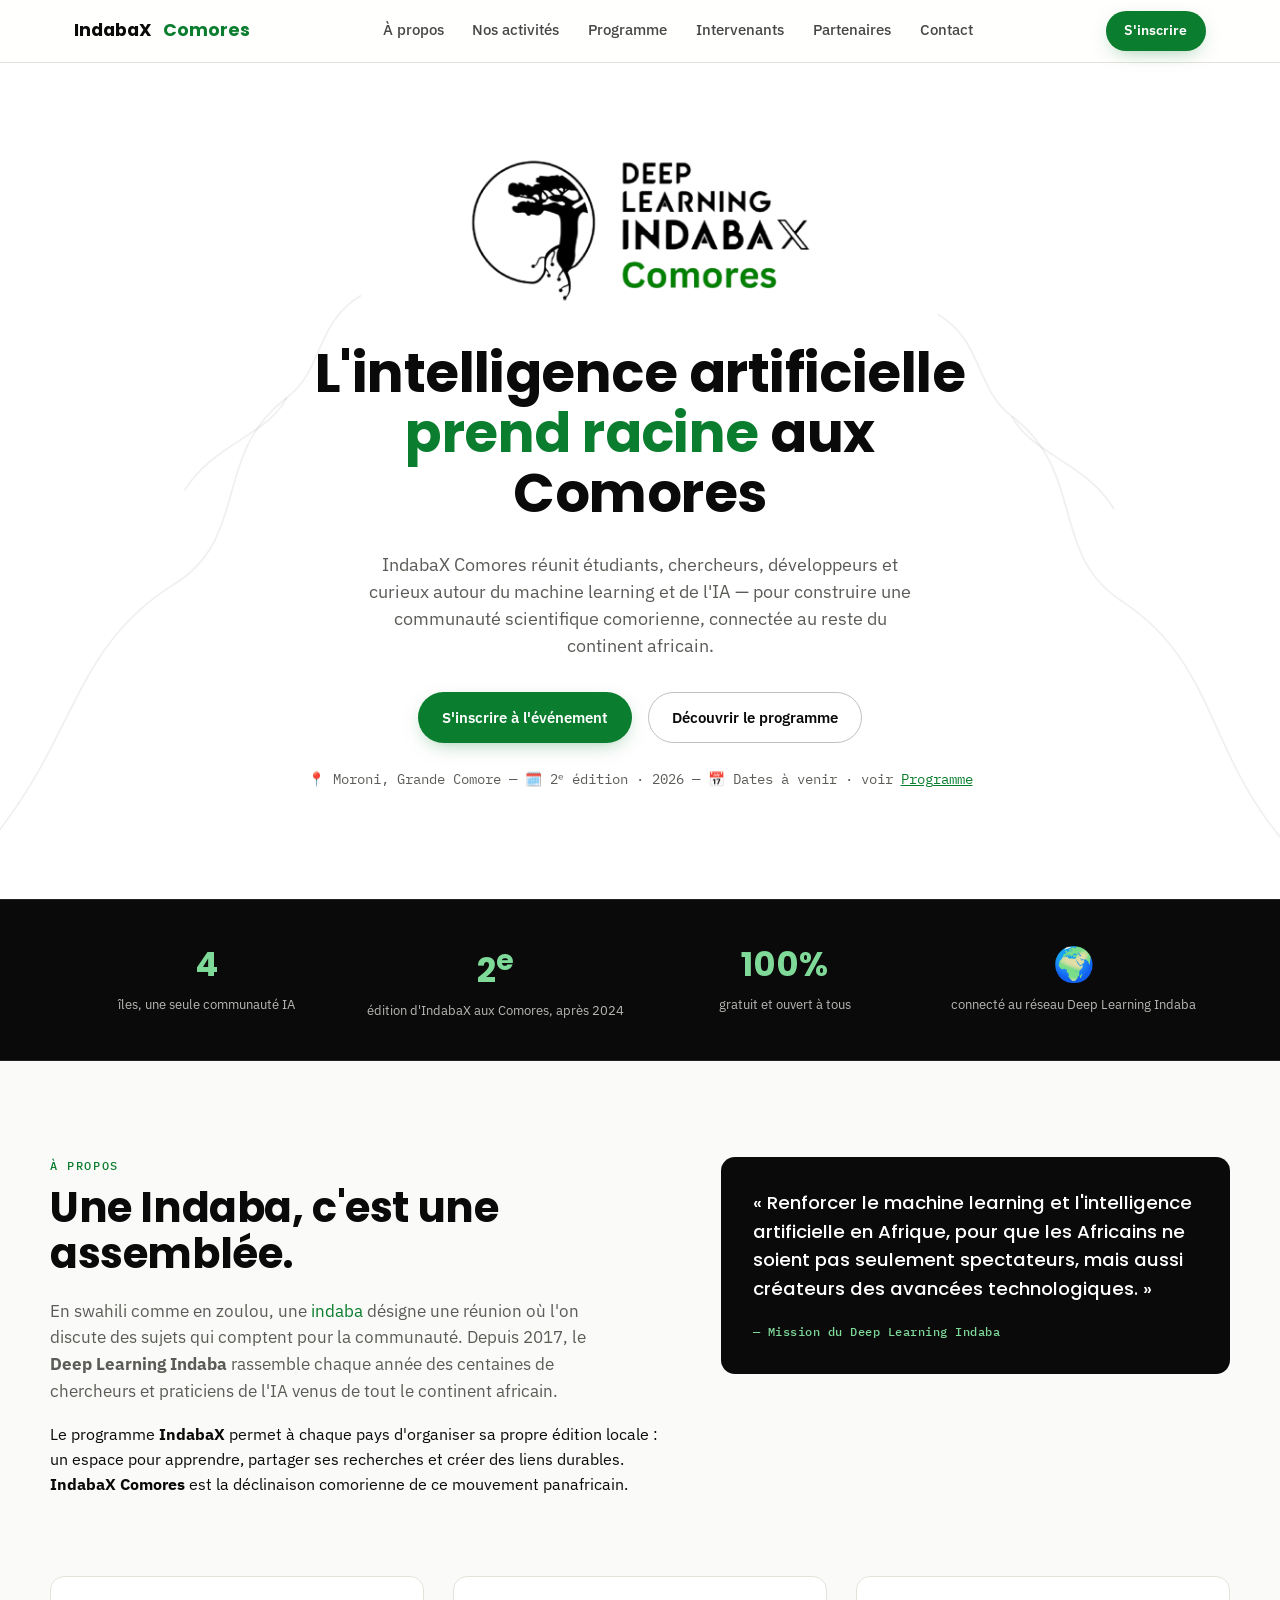
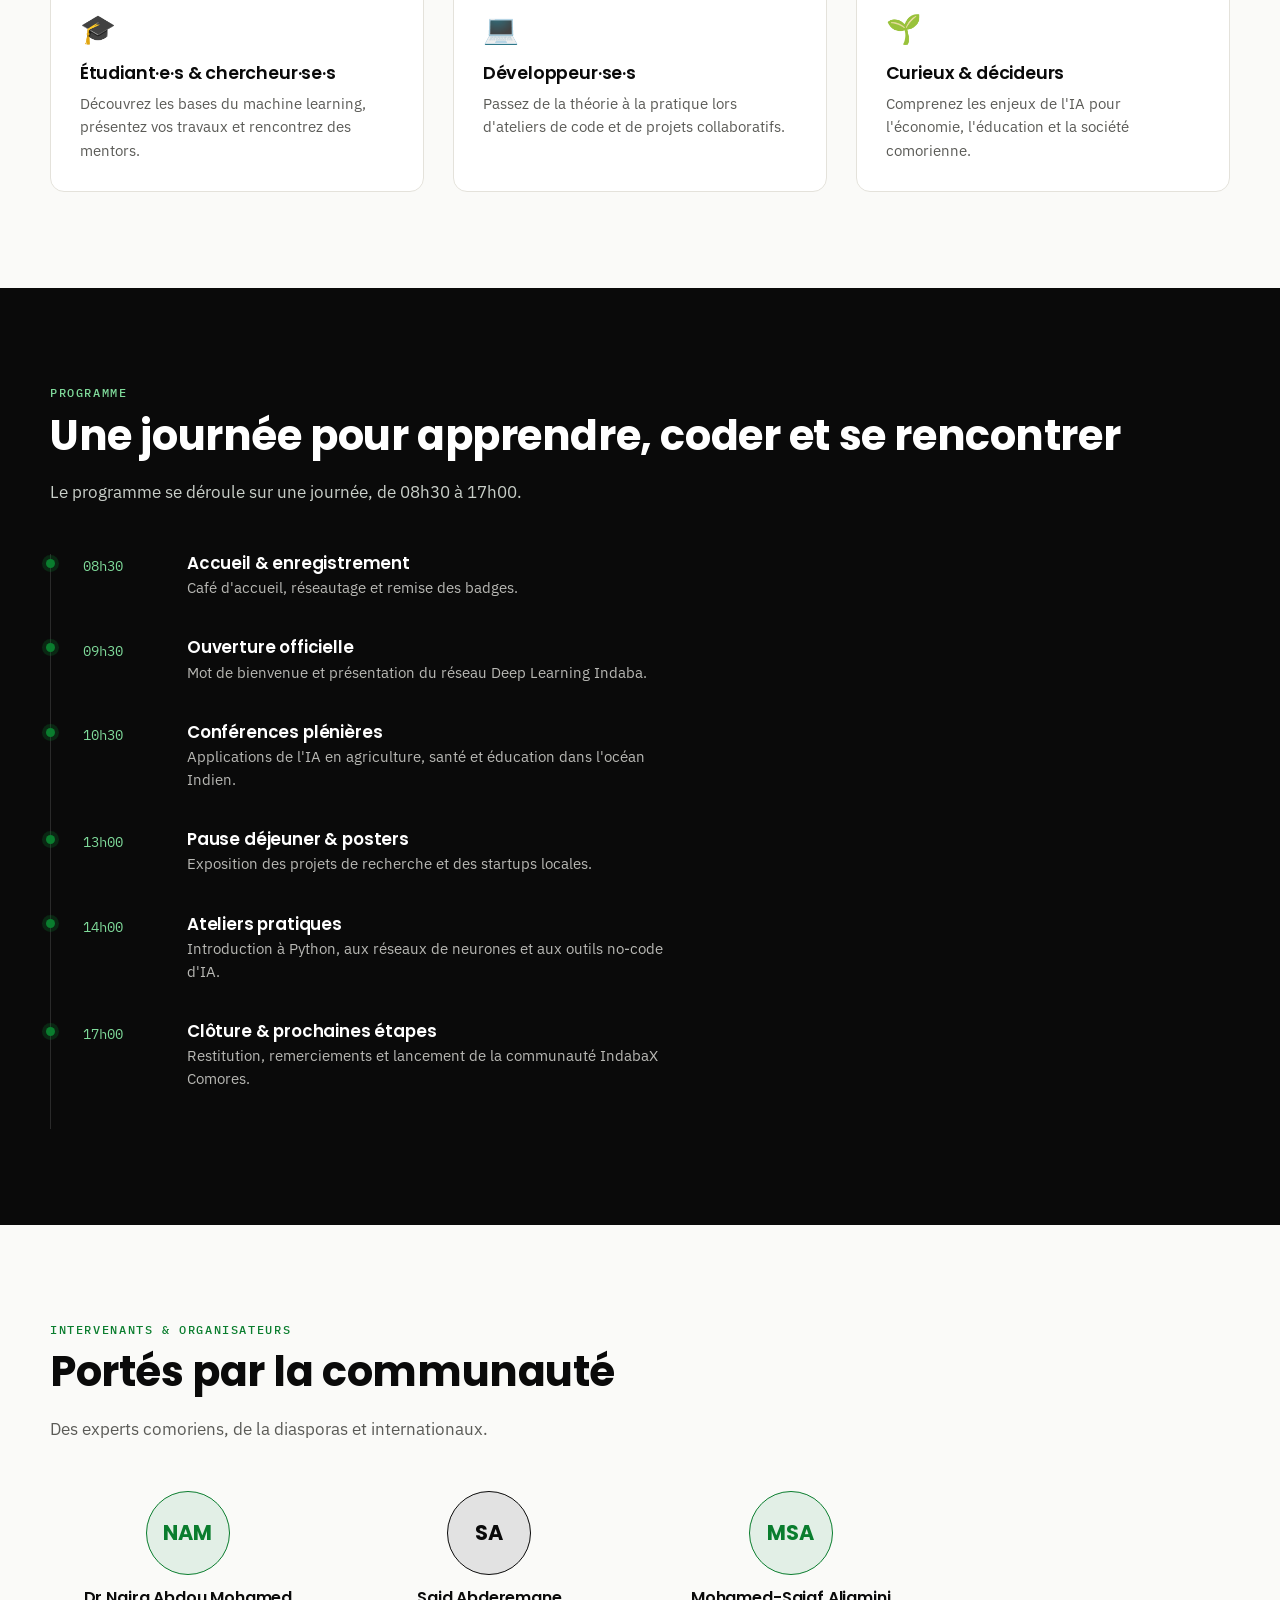
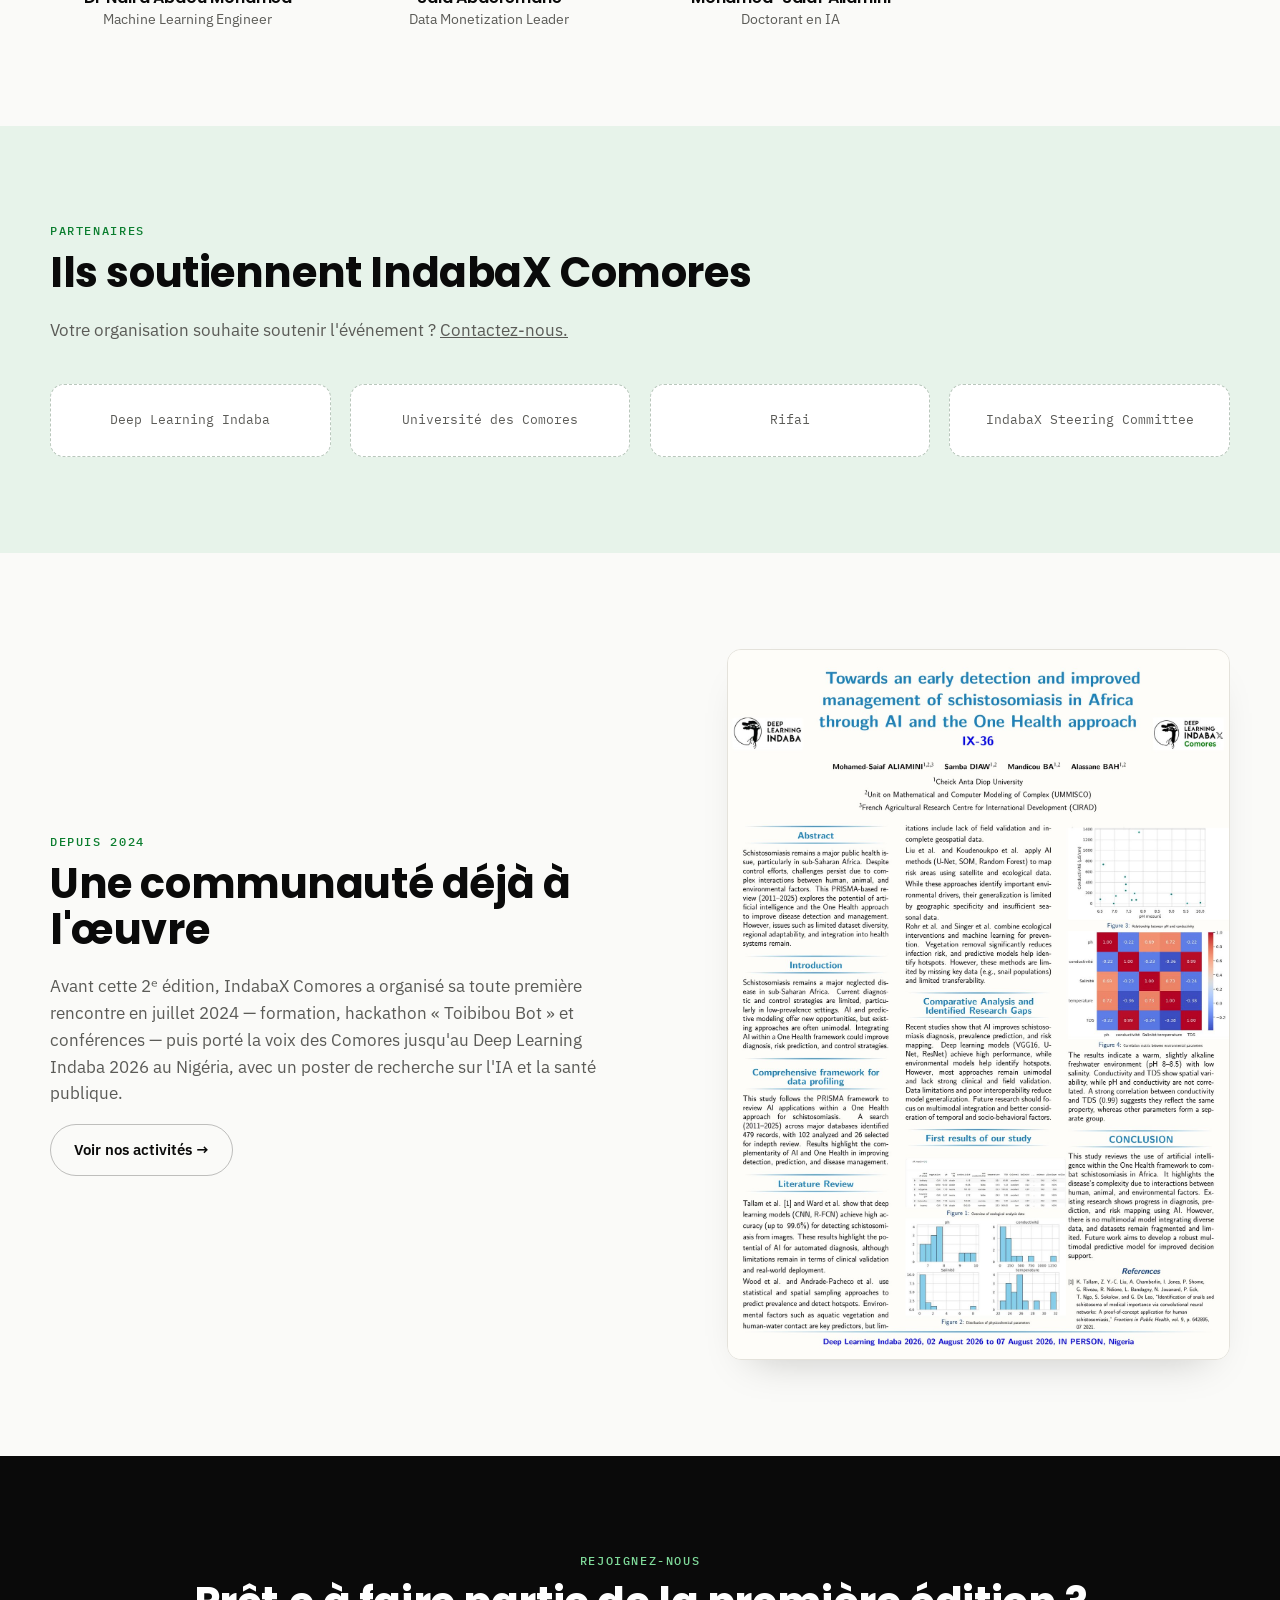
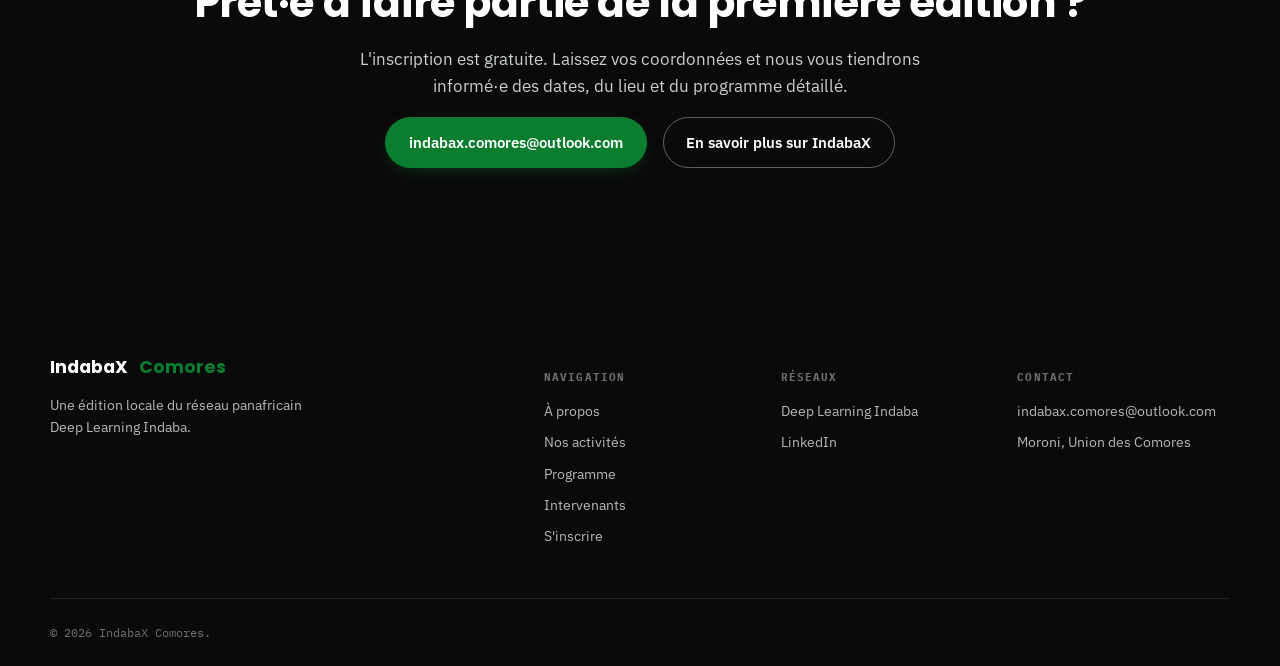
==== commit 9dcad4dd: "Replace commented partner with IndabaX Steering Committee" ====
--- a/index.html
+++ b/index.html
@@ -246,7 +246,7 @@
         <div class="partner">Deep Learning Indaba</div>
         <div class="partner">Université des Comores</div>
         <div class="partner">Rifai</div>
-        <!--<div class="partner">Association UONI</div>-->
+        <div class="partner">IndabaX Steering Committee</div>
       </div>
     </div>
   </section>
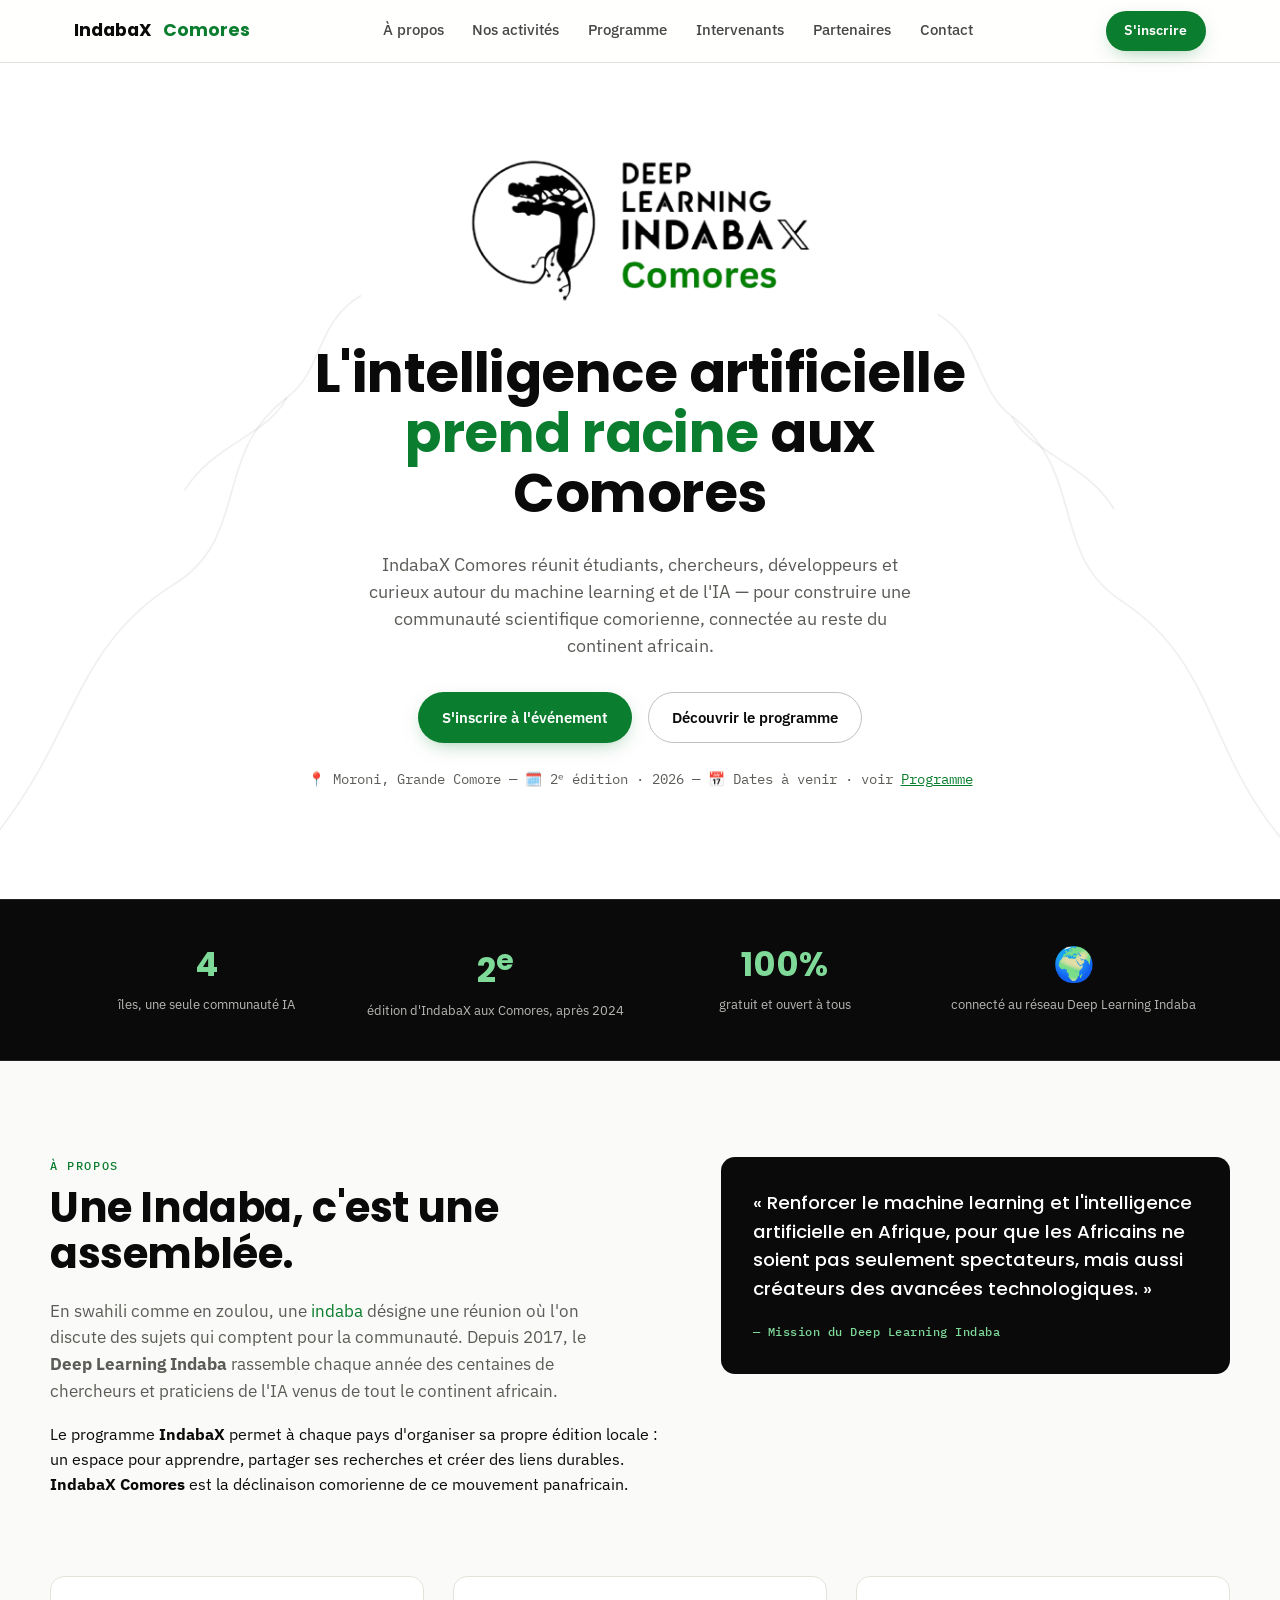
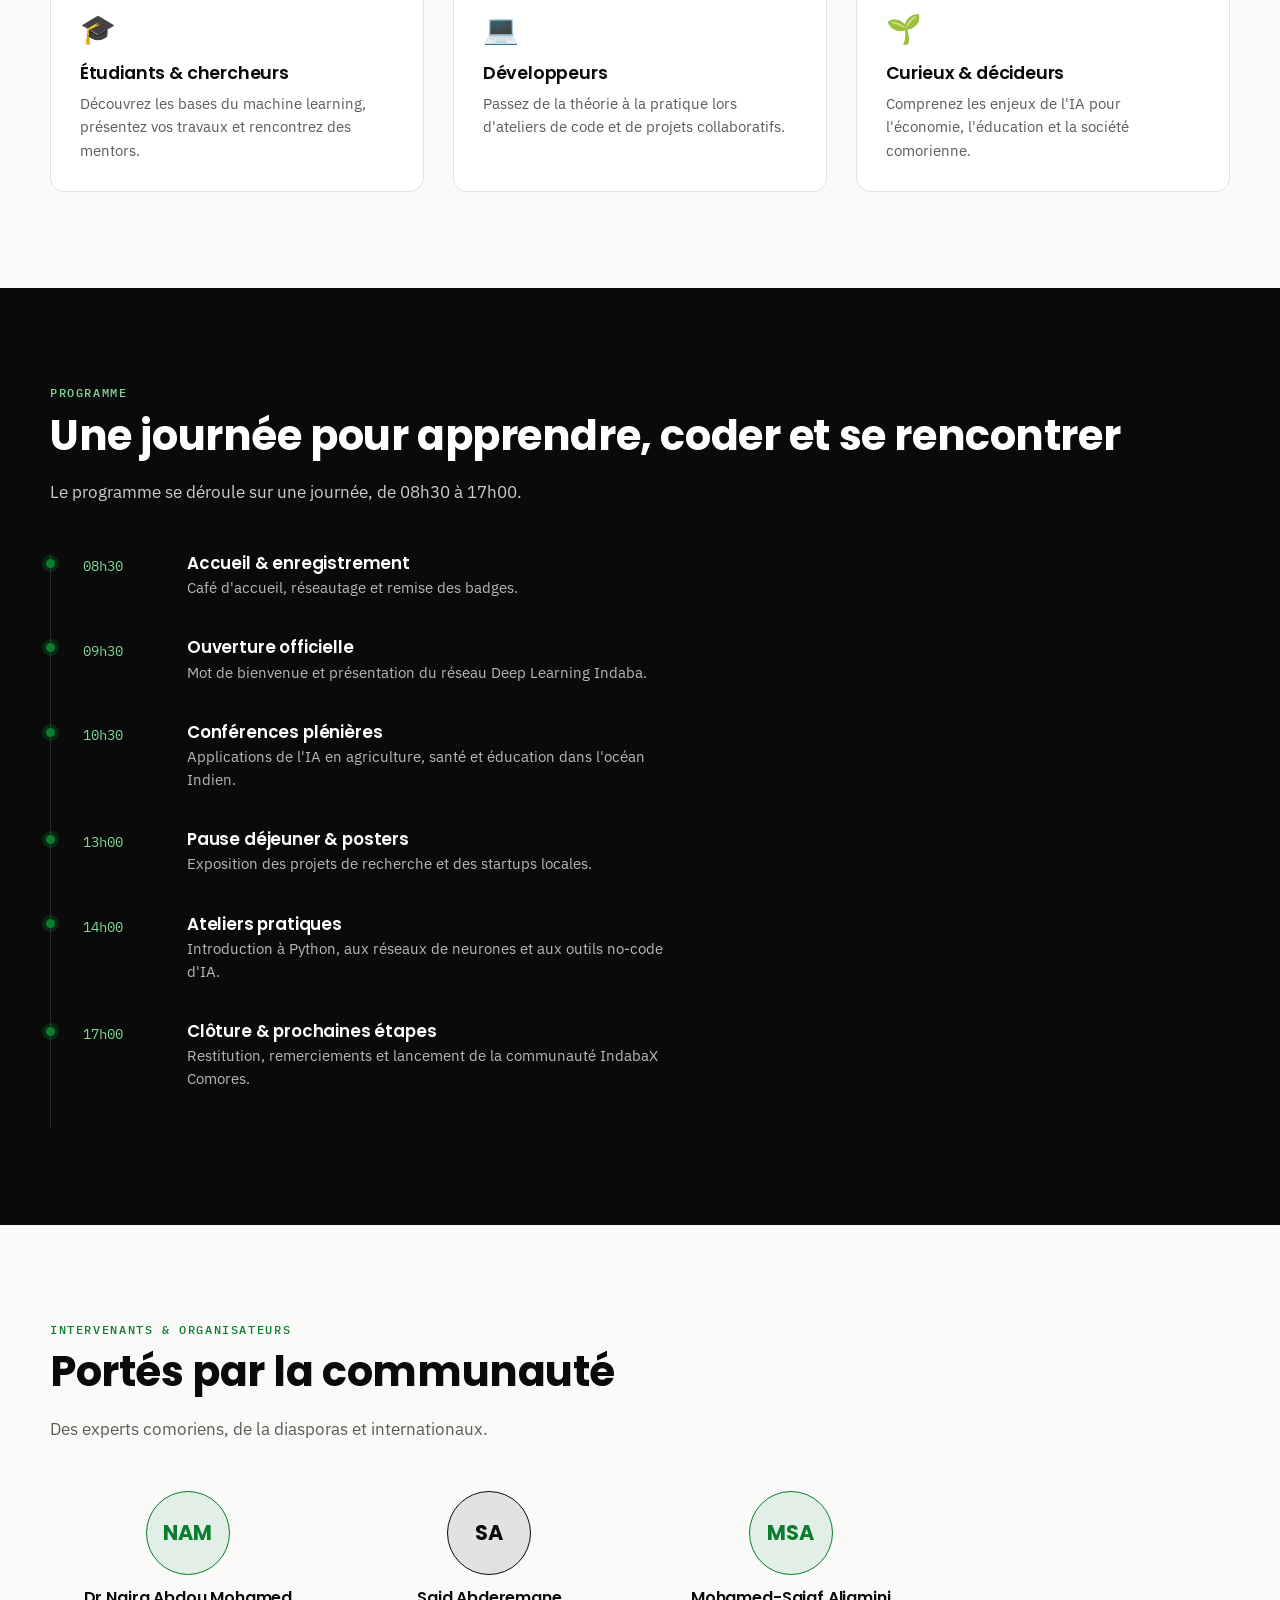
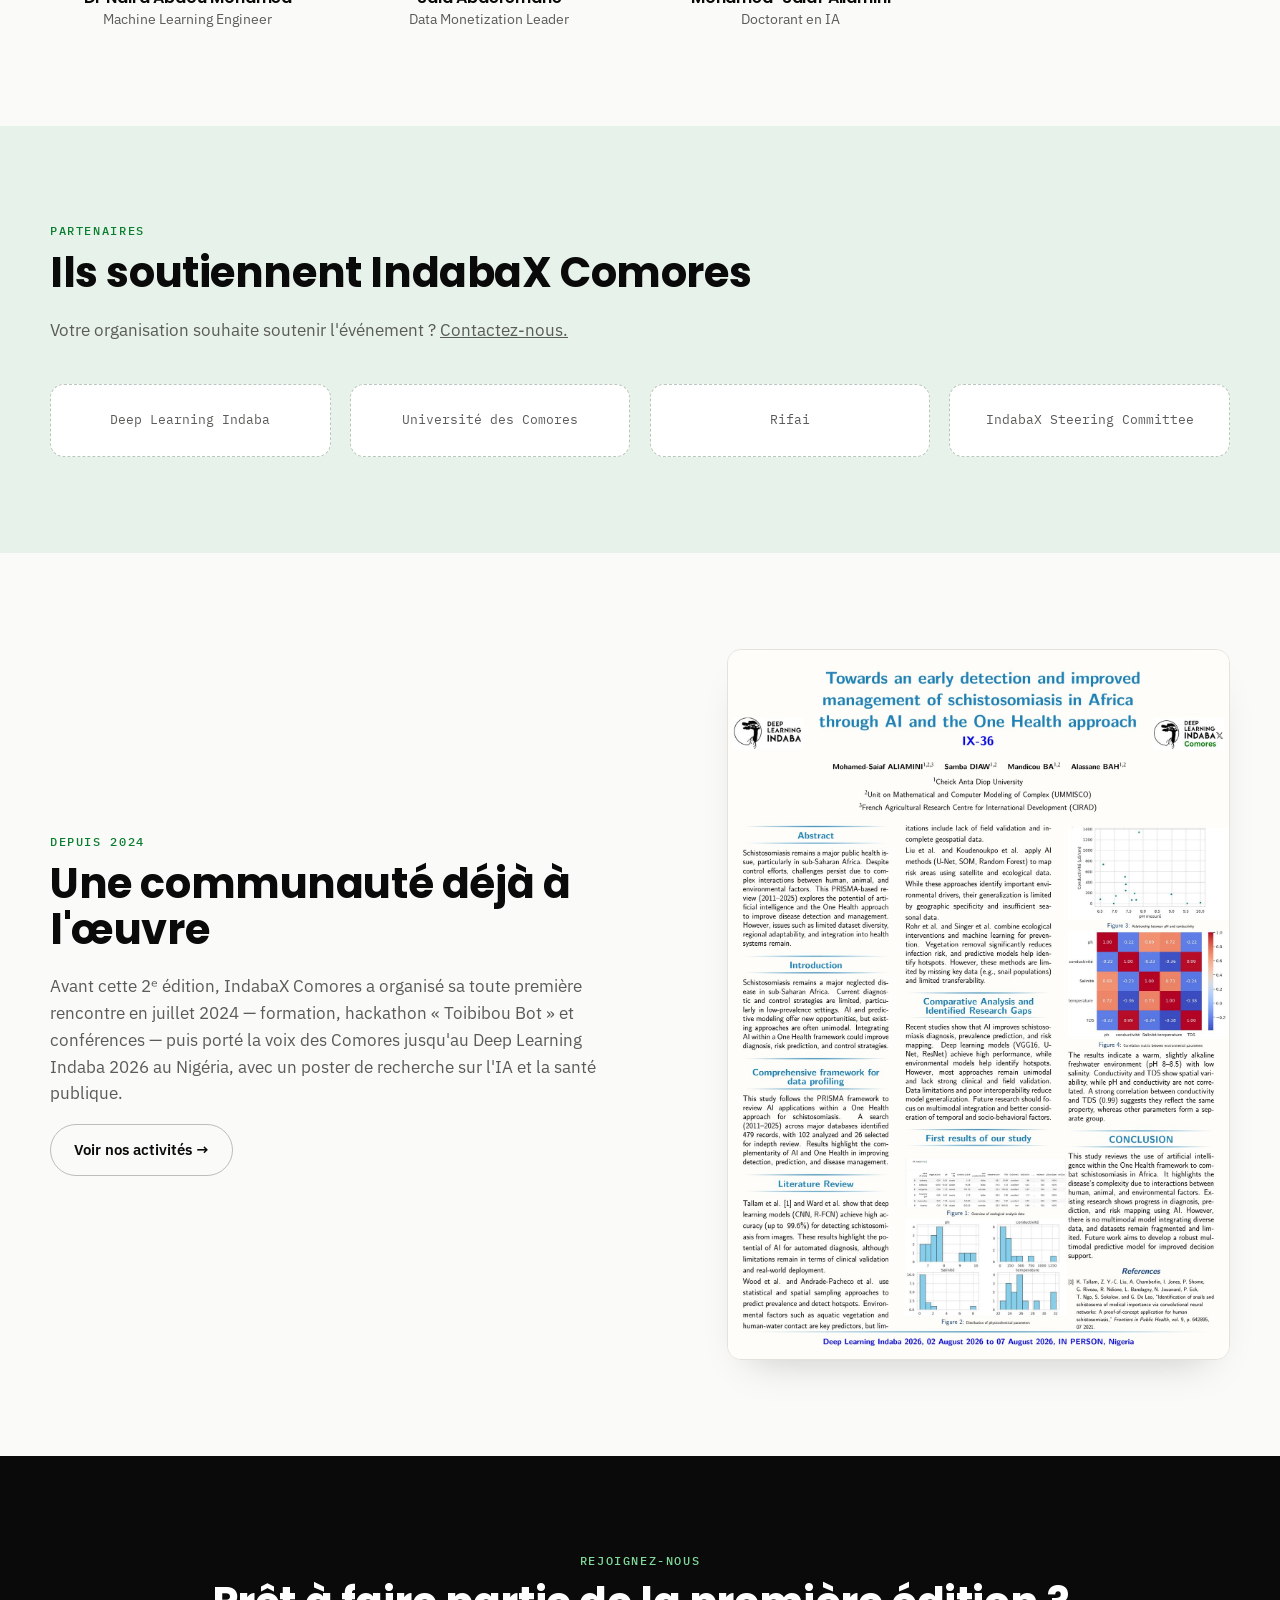
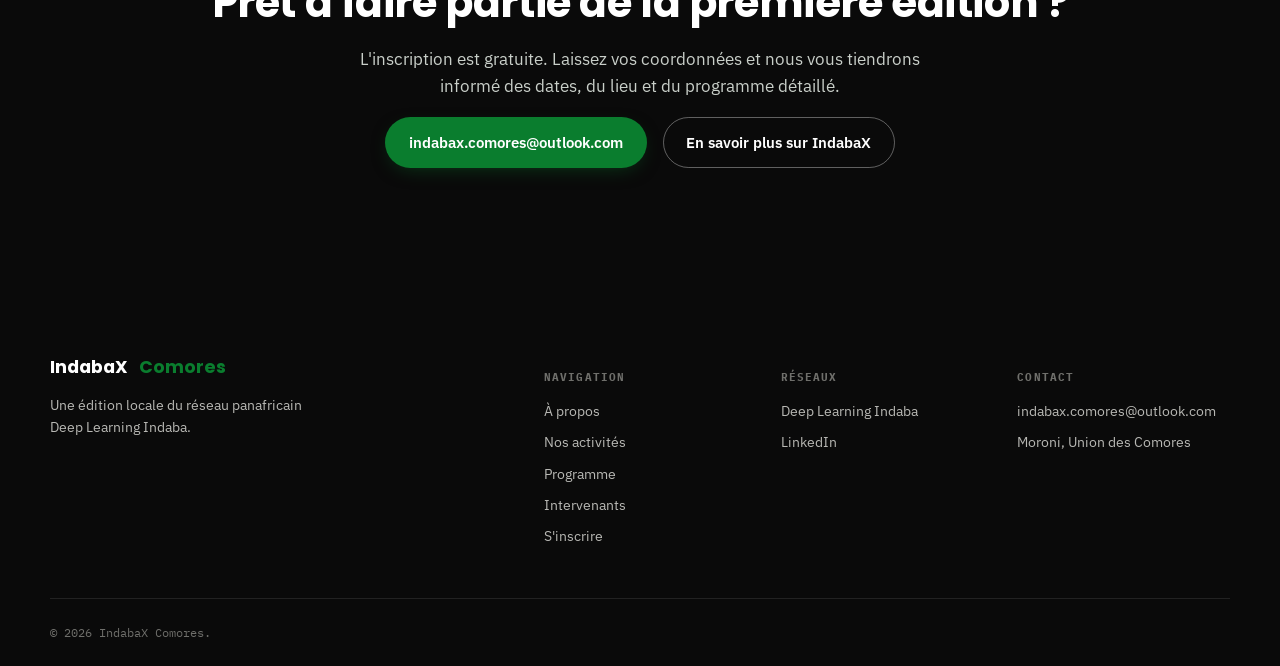
==== commit 213eecd1: "Update index.html" ====
--- a/index.html
+++ b/index.html
@@ -126,12 +126,12 @@
     <div class="section__inner grid-3 audience">
       <div class="feature">
         <span class="feature__icon" aria-hidden="true">🎓</span>
-        <h3>Étudiant·e·s &amp; chercheur·se·s</h3>
+        <h3>Étudiants &amp; chercheurs</h3>
         <p>Découvrez les bases du machine learning, présentez vos travaux et rencontrez des mentors.</p>
       </div>
       <div class="feature">
         <span class="feature__icon" aria-hidden="true">💻</span>
-        <h3>Développeur·se·s</h3>
+        <h3>Développeurs</h3>
         <p>Passez de la théorie à la pratique lors d'ateliers de code et de projets collaboratifs.</p>
       </div>
       <div class="feature">
@@ -275,10 +275,10 @@
   <section class="section section--cta" id="inscription">
     <div class="section__inner cta">
       <p class="eyebrow eyebrow--light">Rejoignez-nous</p>
-      <h2 class="section__title--light">Prêt·e à faire partie de la première édition ?</h2>
+      <h2 class="section__title--light">Prêt à faire partie de la première édition ?</h2>
       <p class="lede lede--light">
         L'inscription est gratuite. Laissez vos coordonnées et nous vous tiendrons
-        informé·e des dates, du lieu et du programme détaillé.
+        informé des dates, du lieu et du programme détaillé.
       </p>
       <div class="hero__cta">
         <a href="mailto:indabax.comores@outlook.com" class="btn btn--solid">indabax.comores@outlook.com</a>
--- a/css/style.css
+++ b/css/style.css
@@ -304,6 +304,7 @@
   text-decoration:none; border-bottom:1px solid transparent;
 }
 .source-links a:hover{border-color:var(--green);}
+.section__inner.dvoice{max-width:64ch;}
 
 .poster-block{
   margin-top:3rem;
